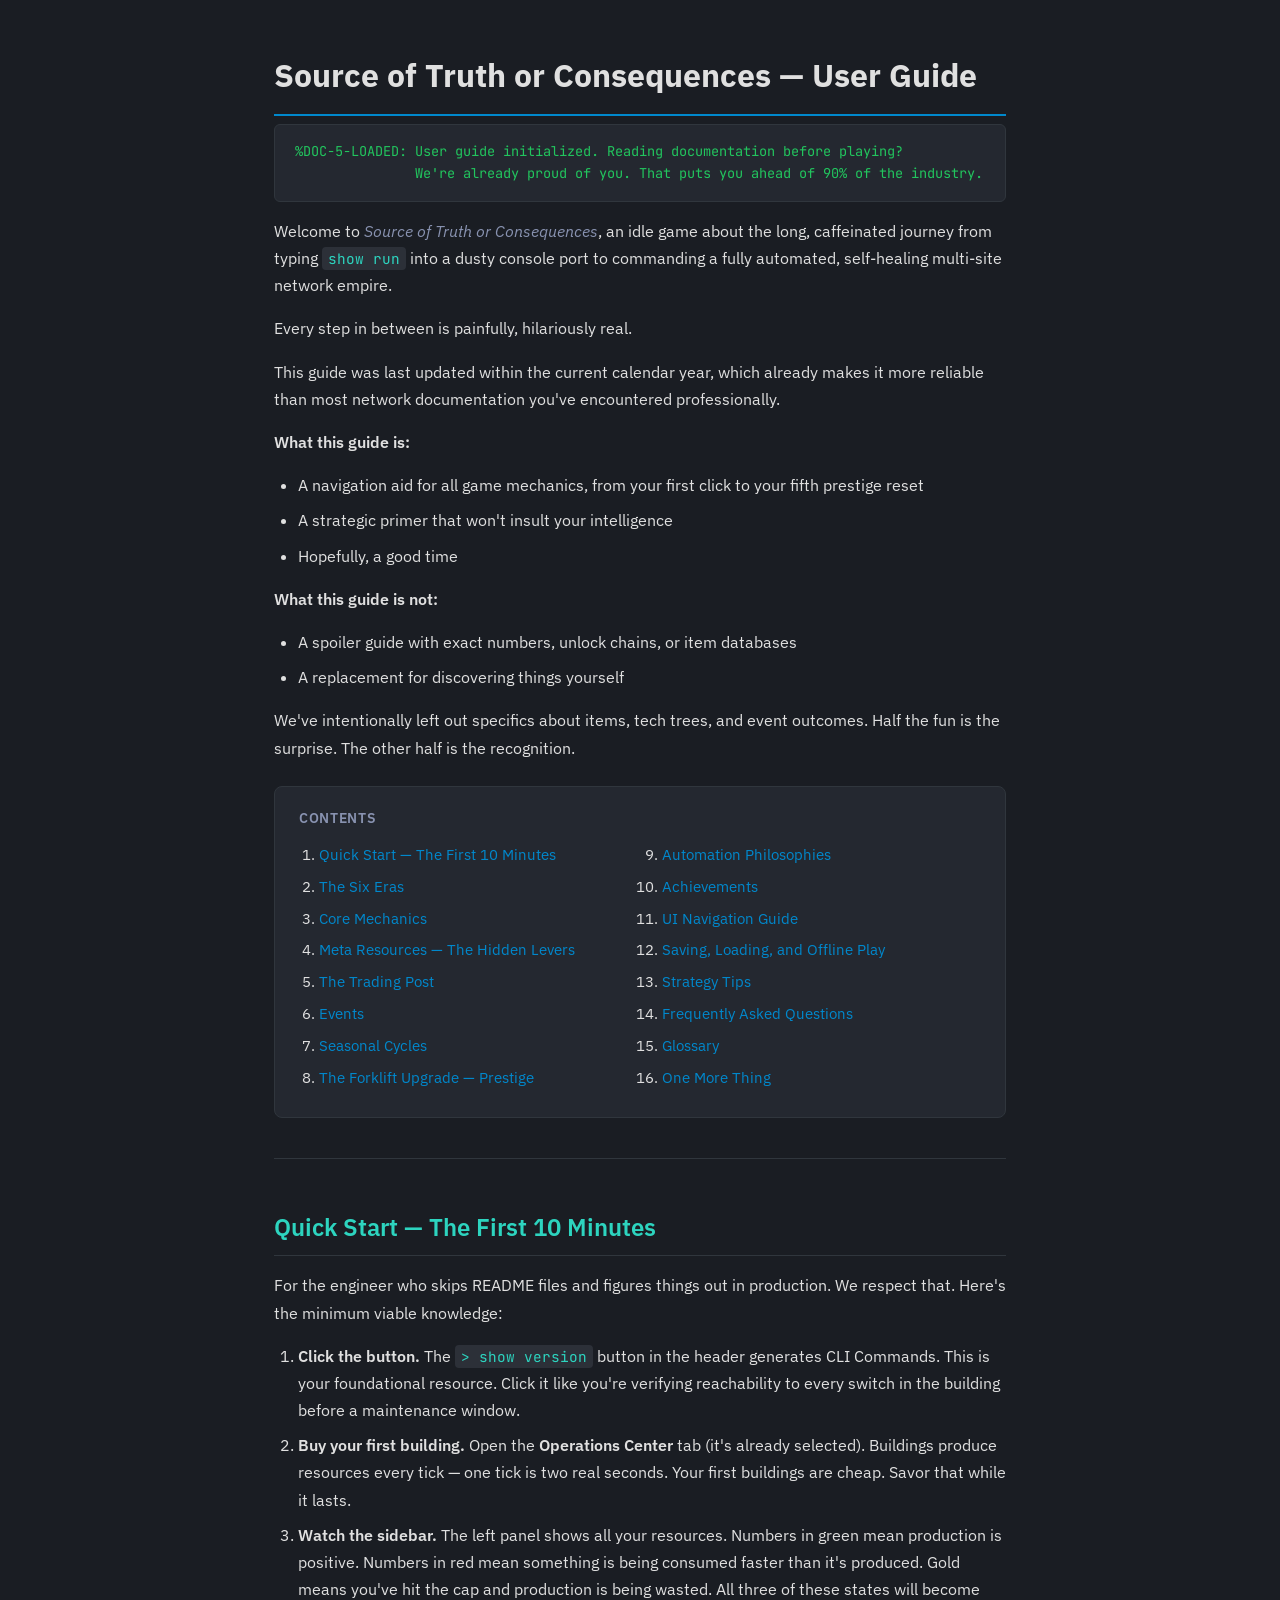
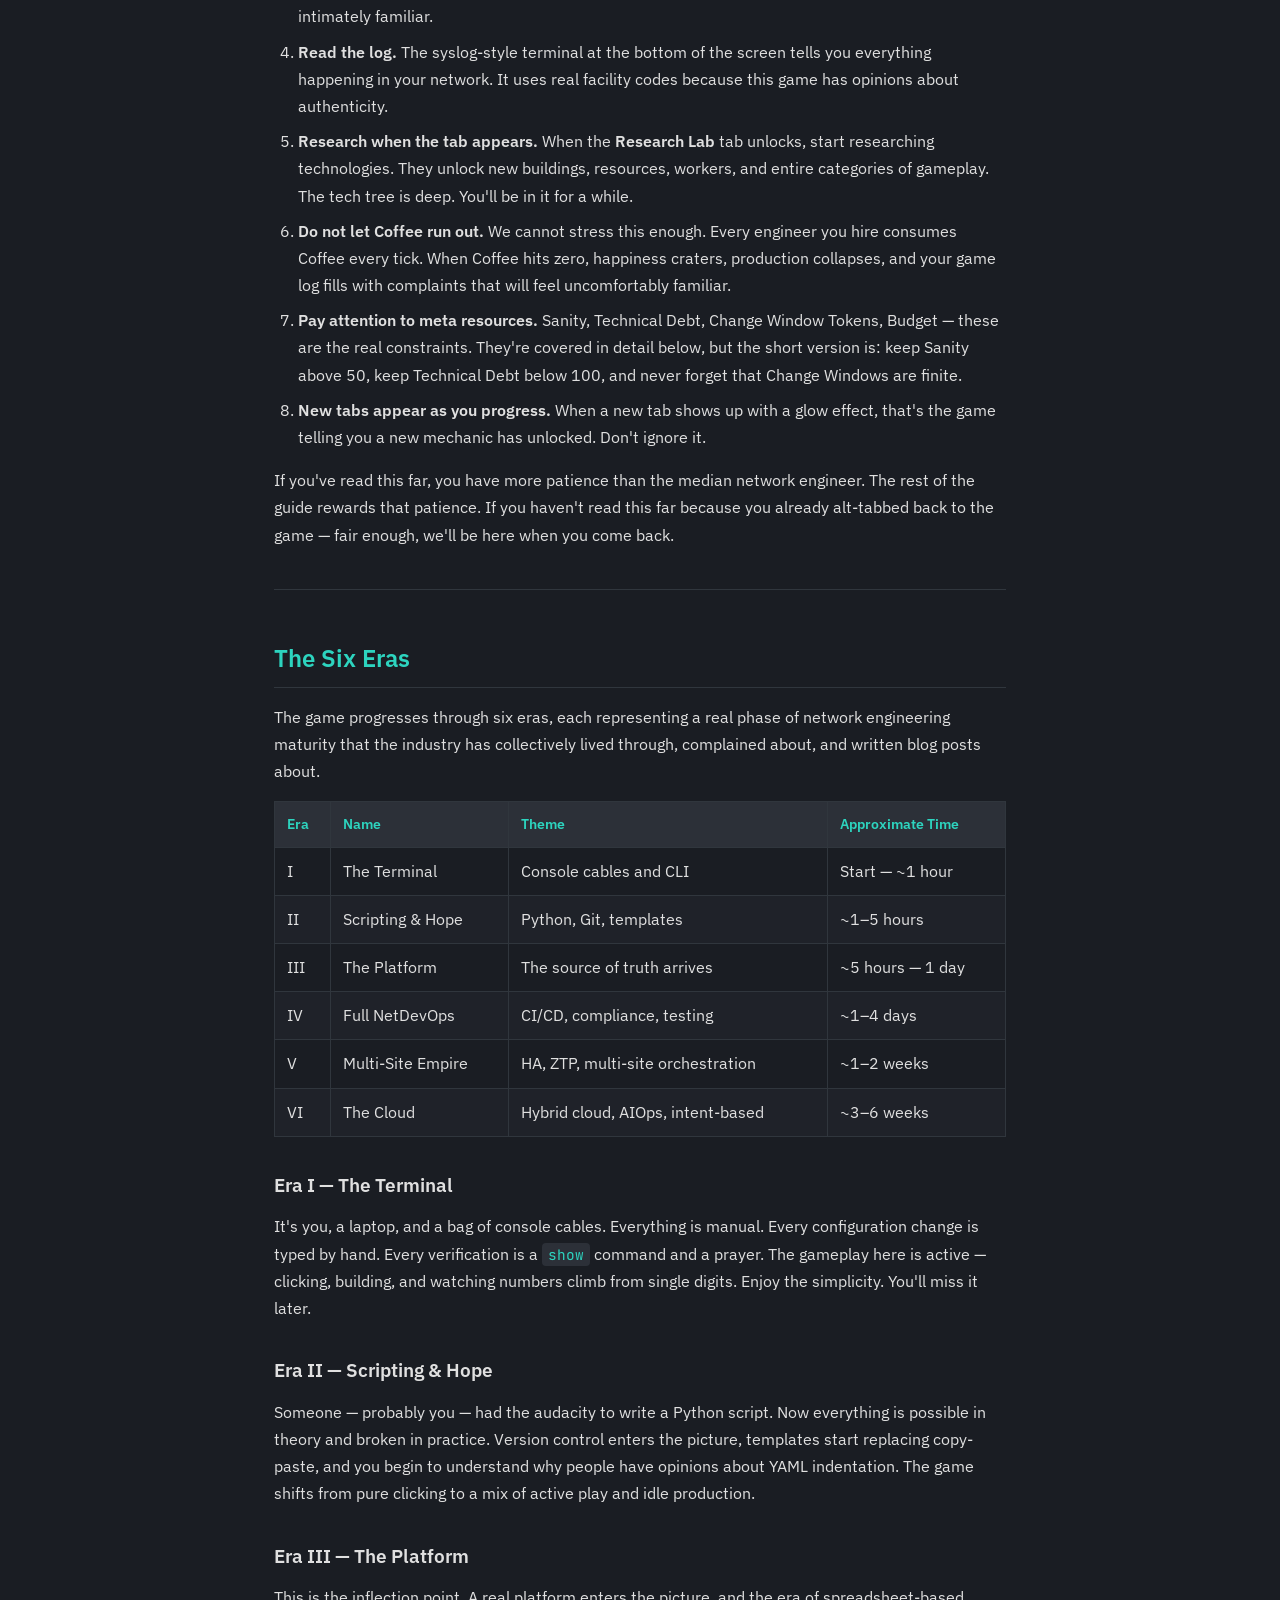
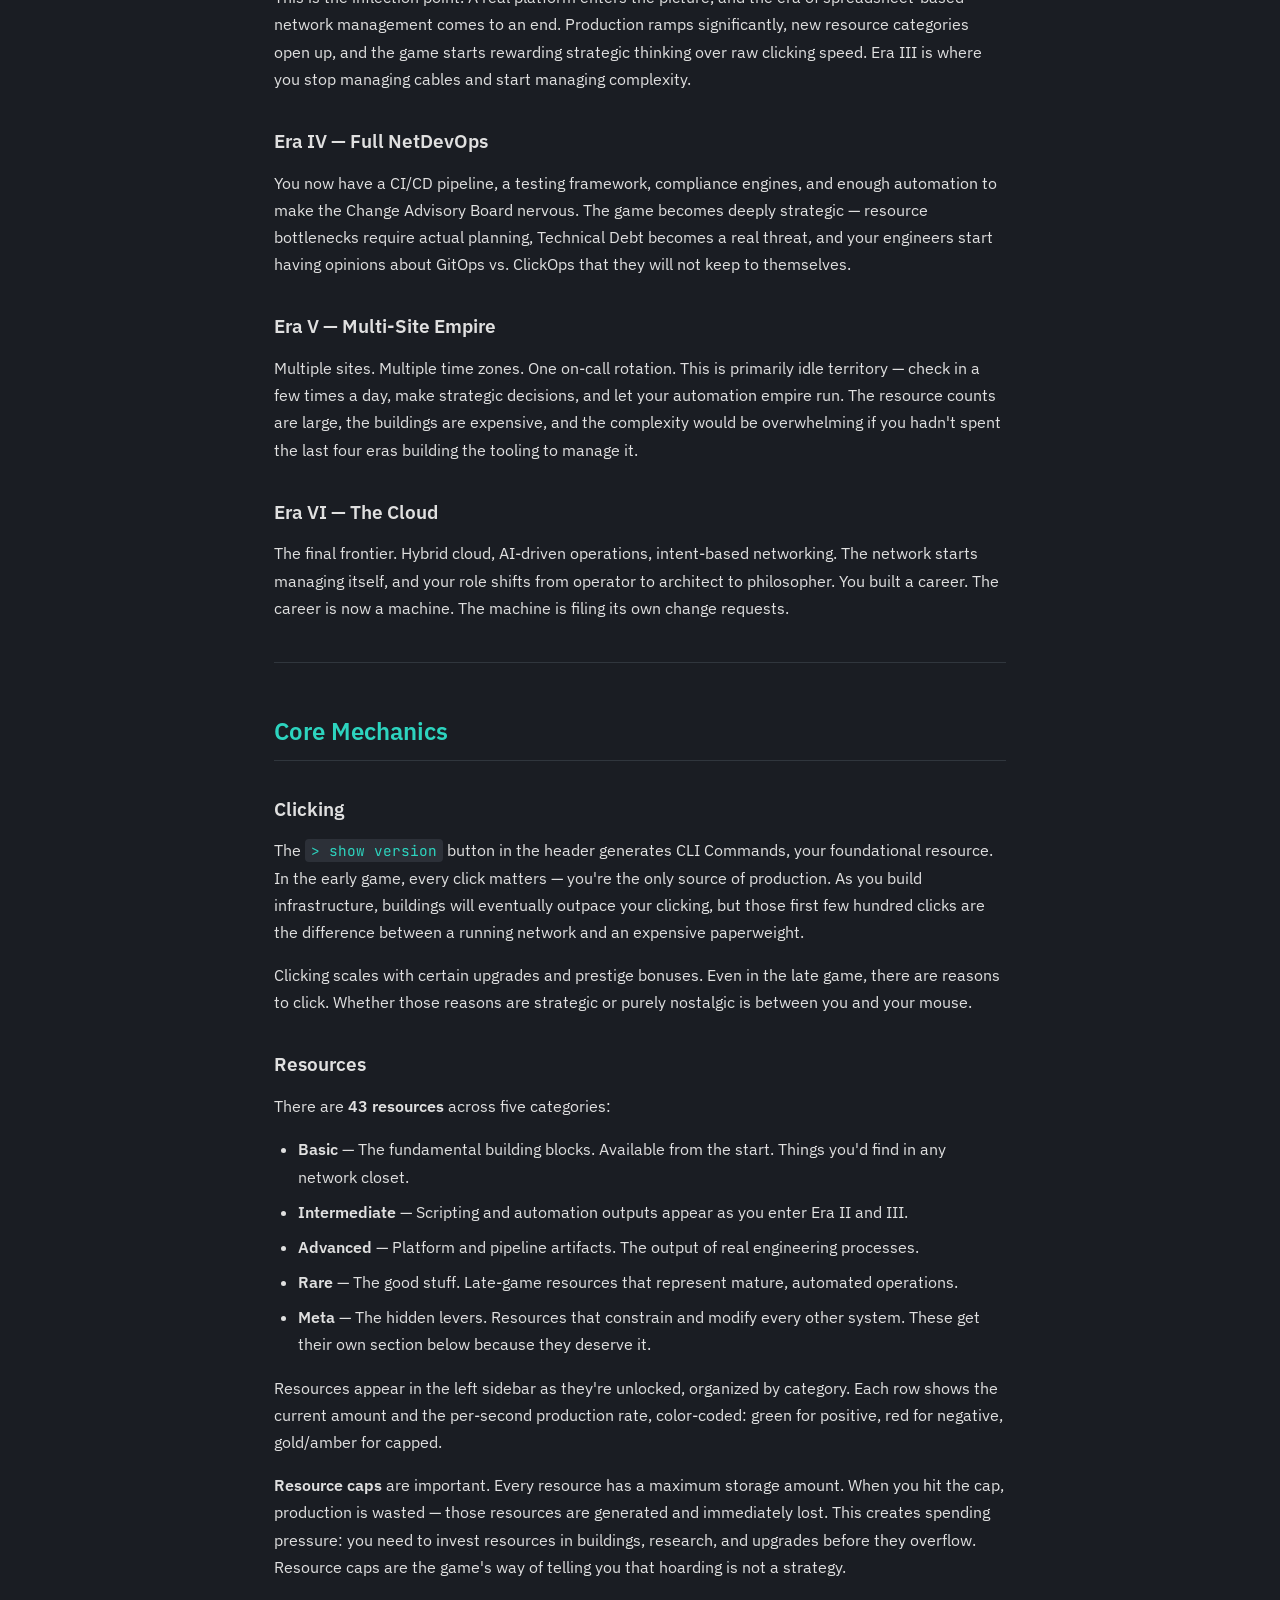
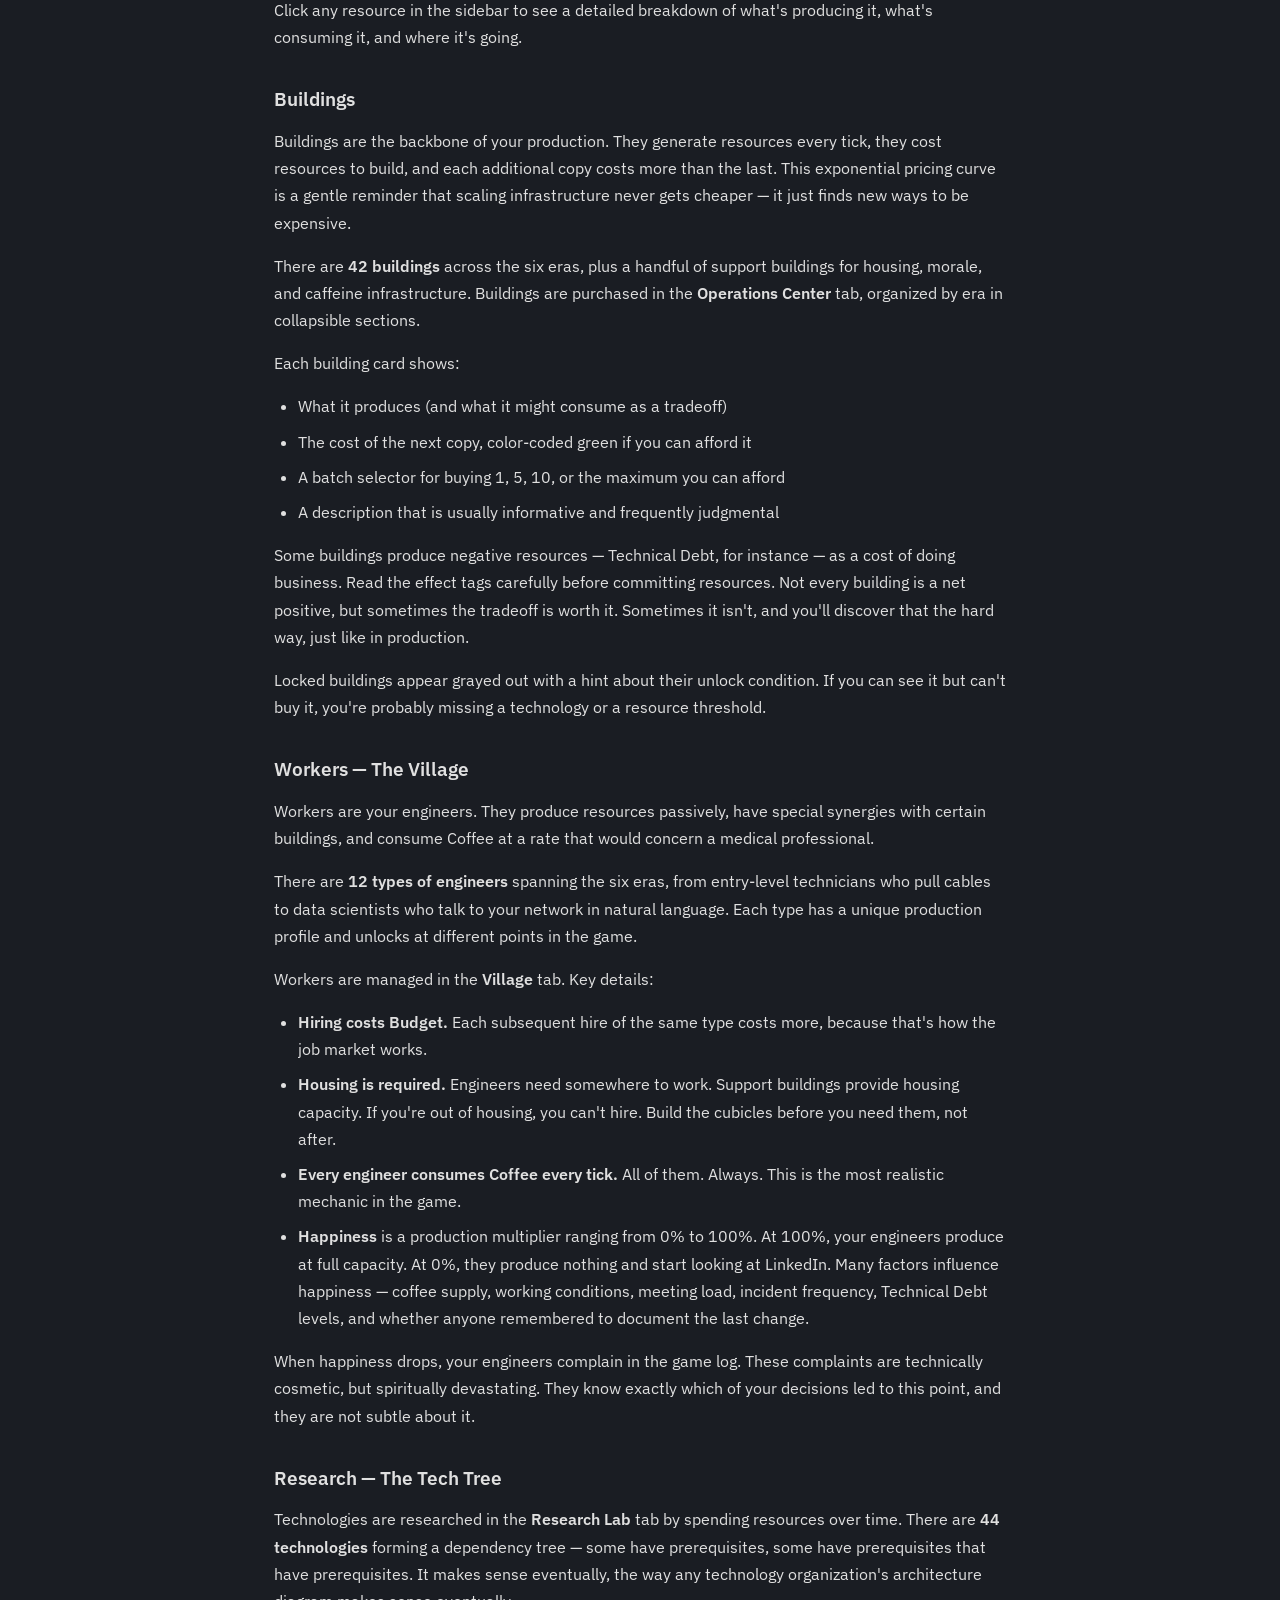
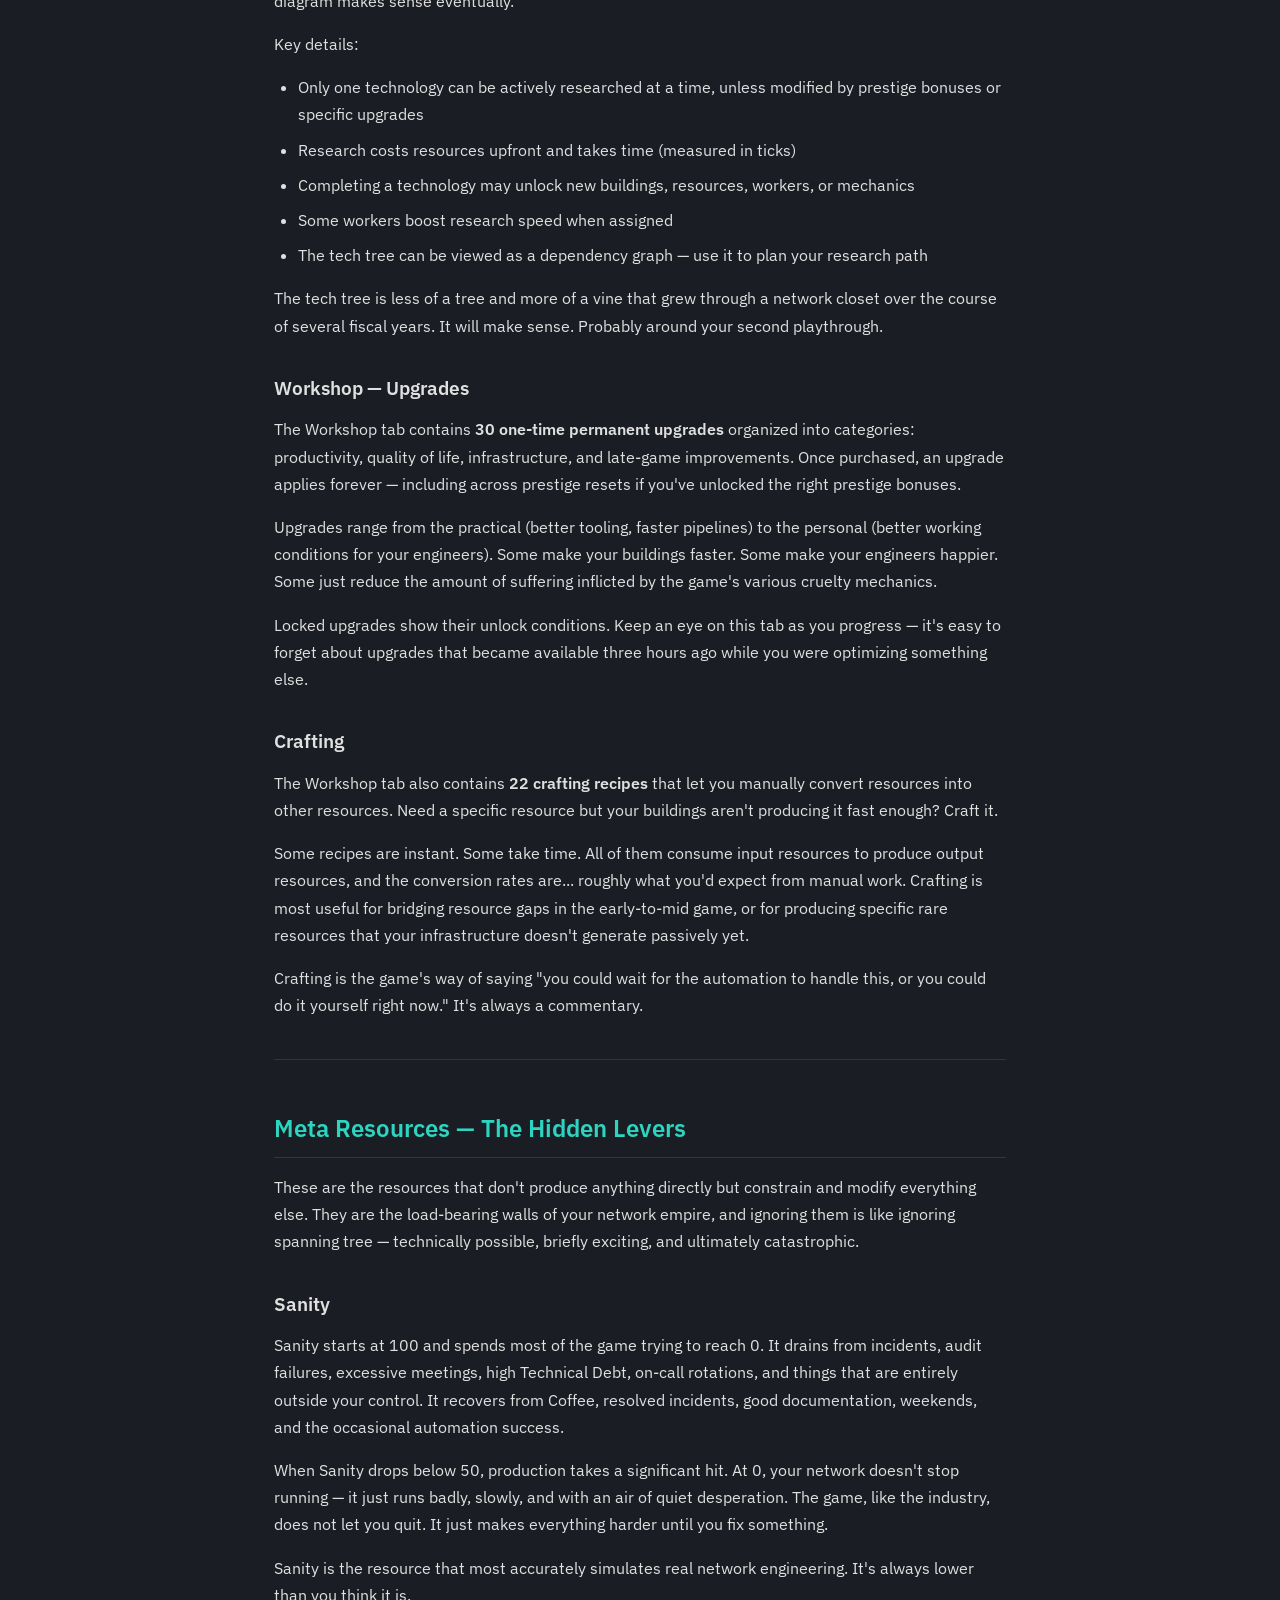
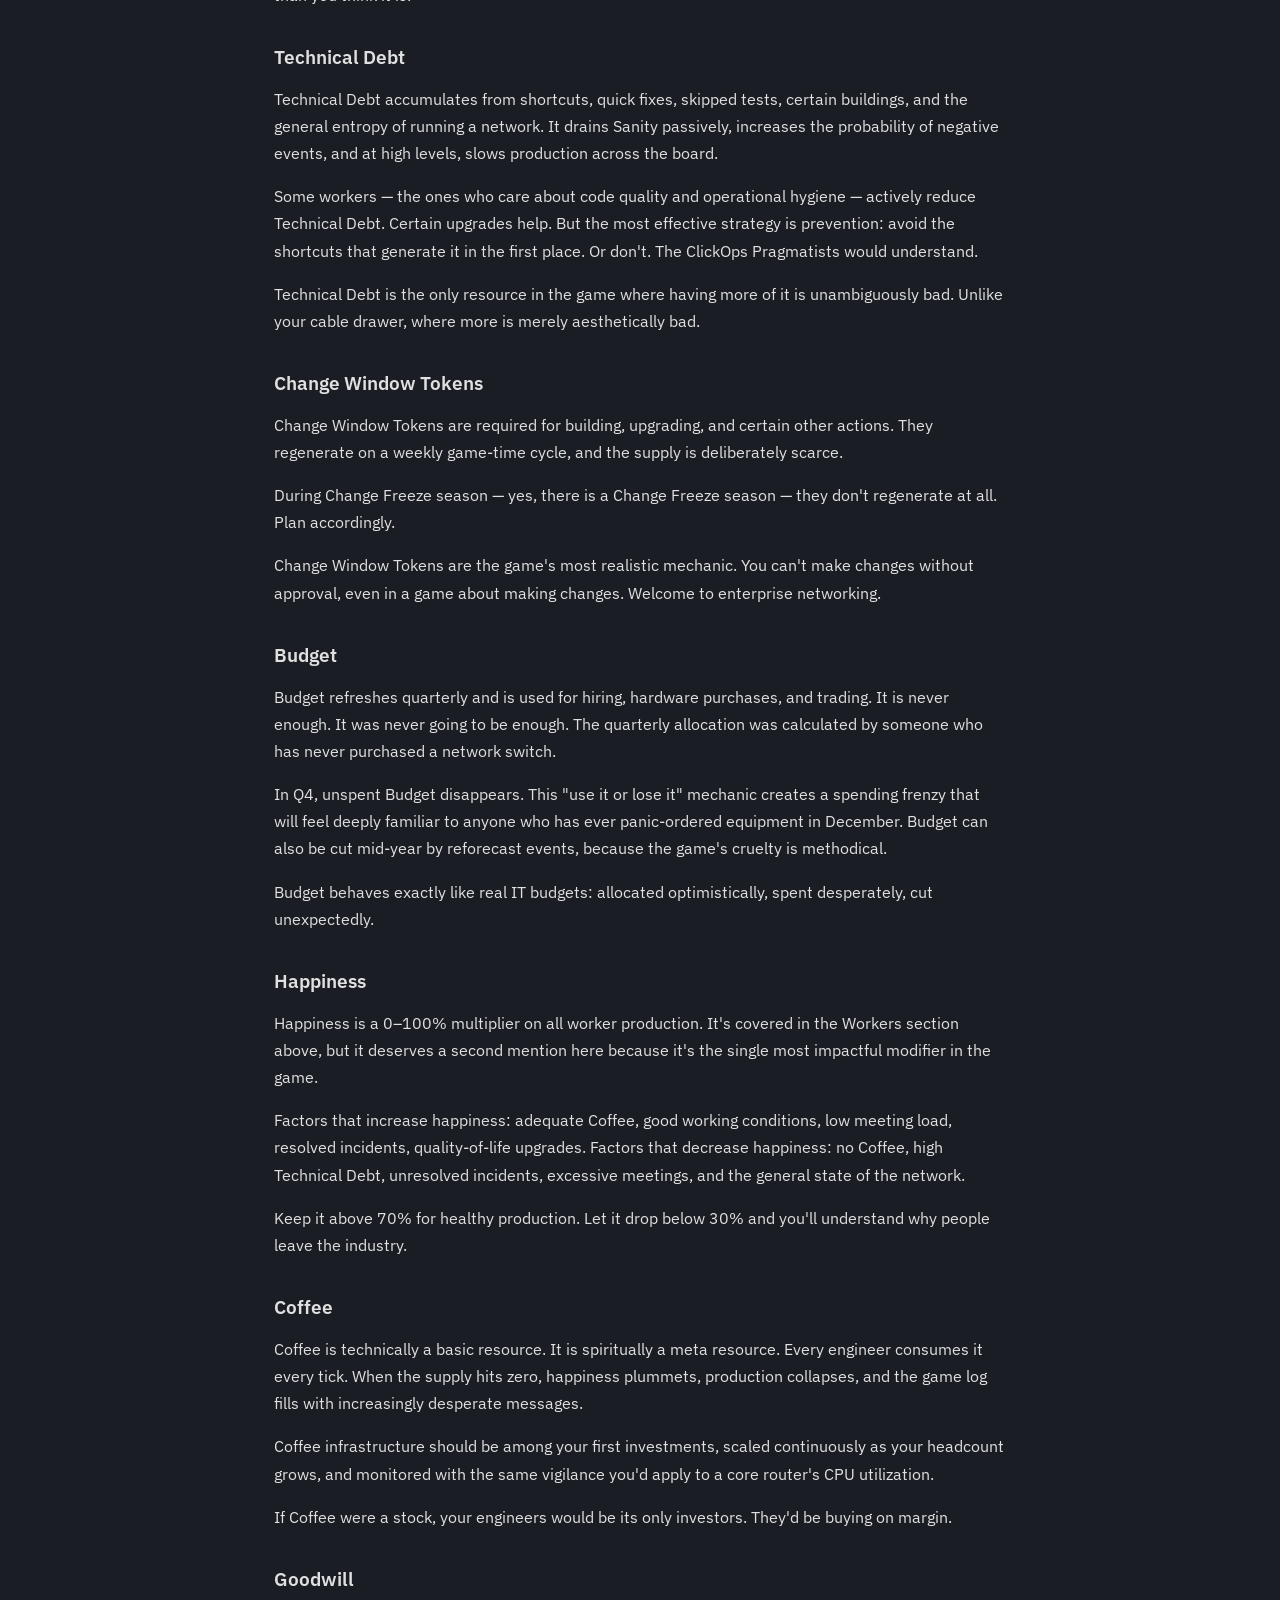
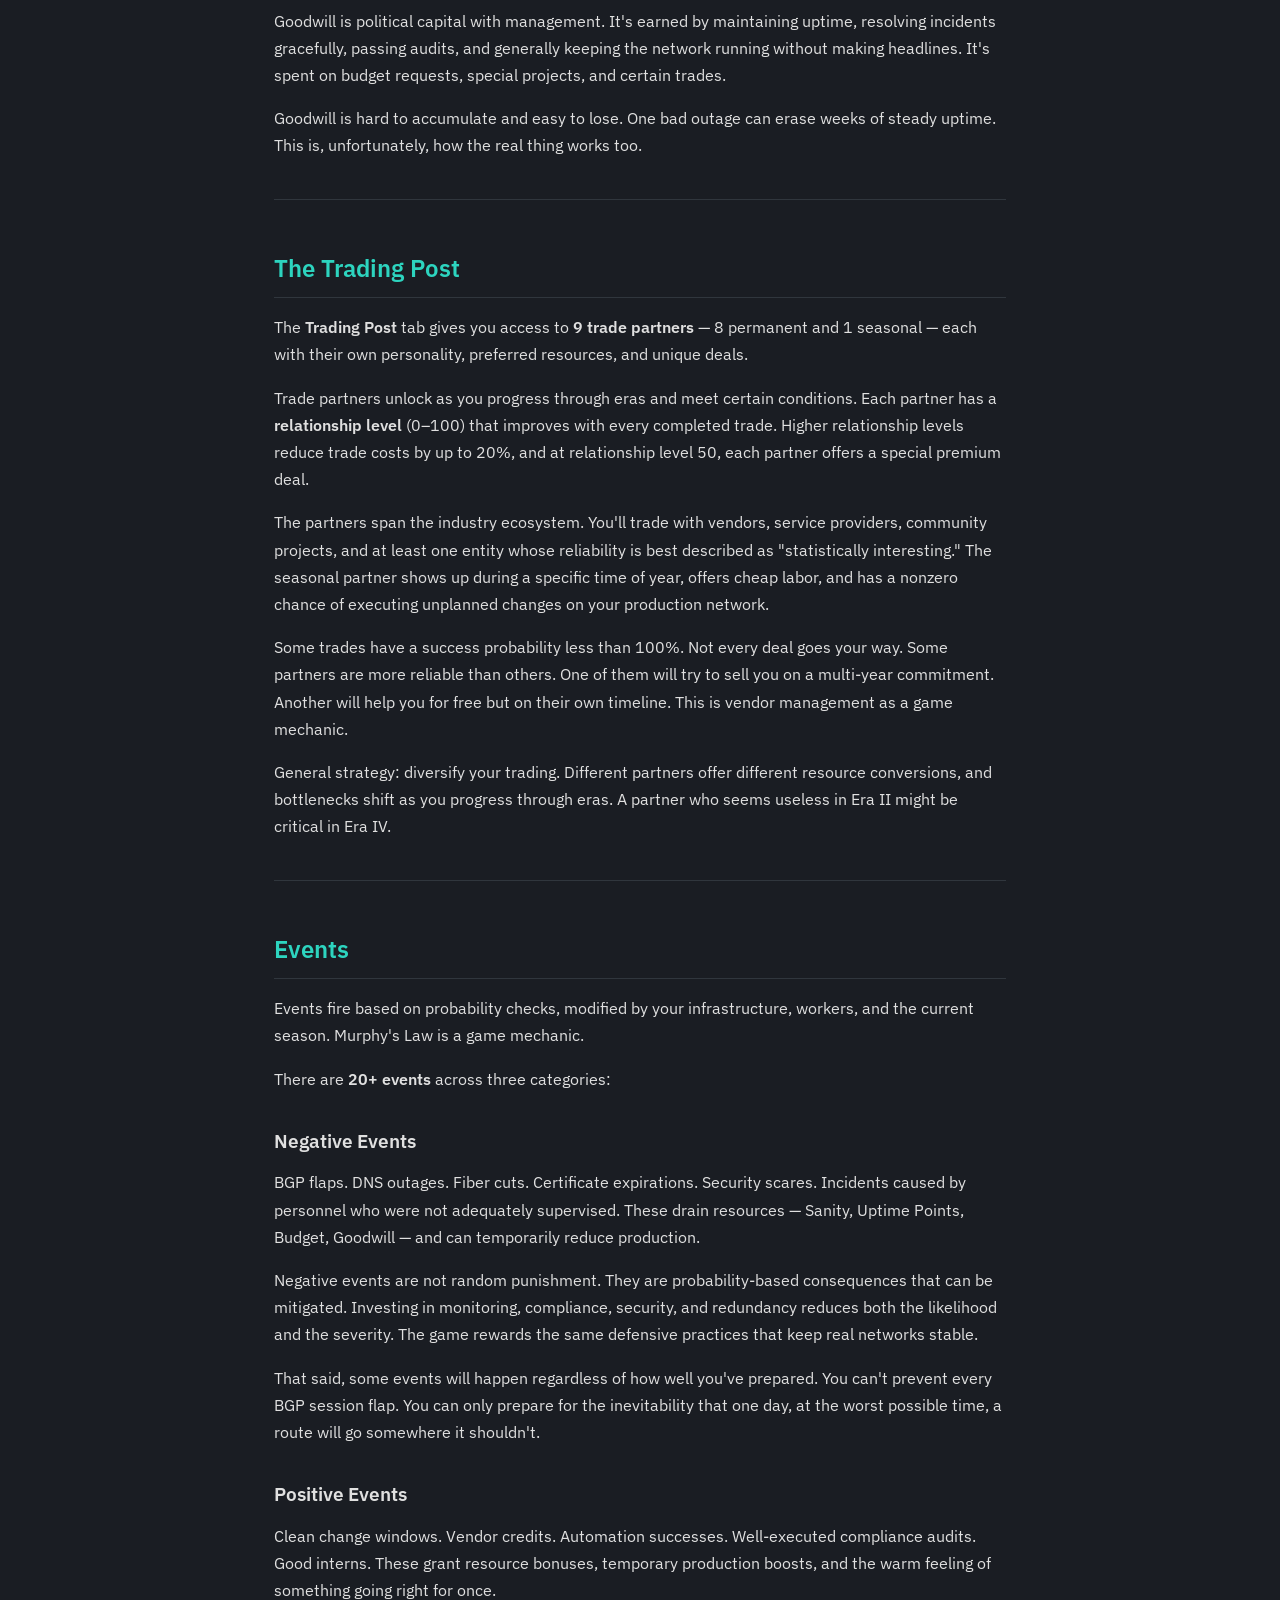
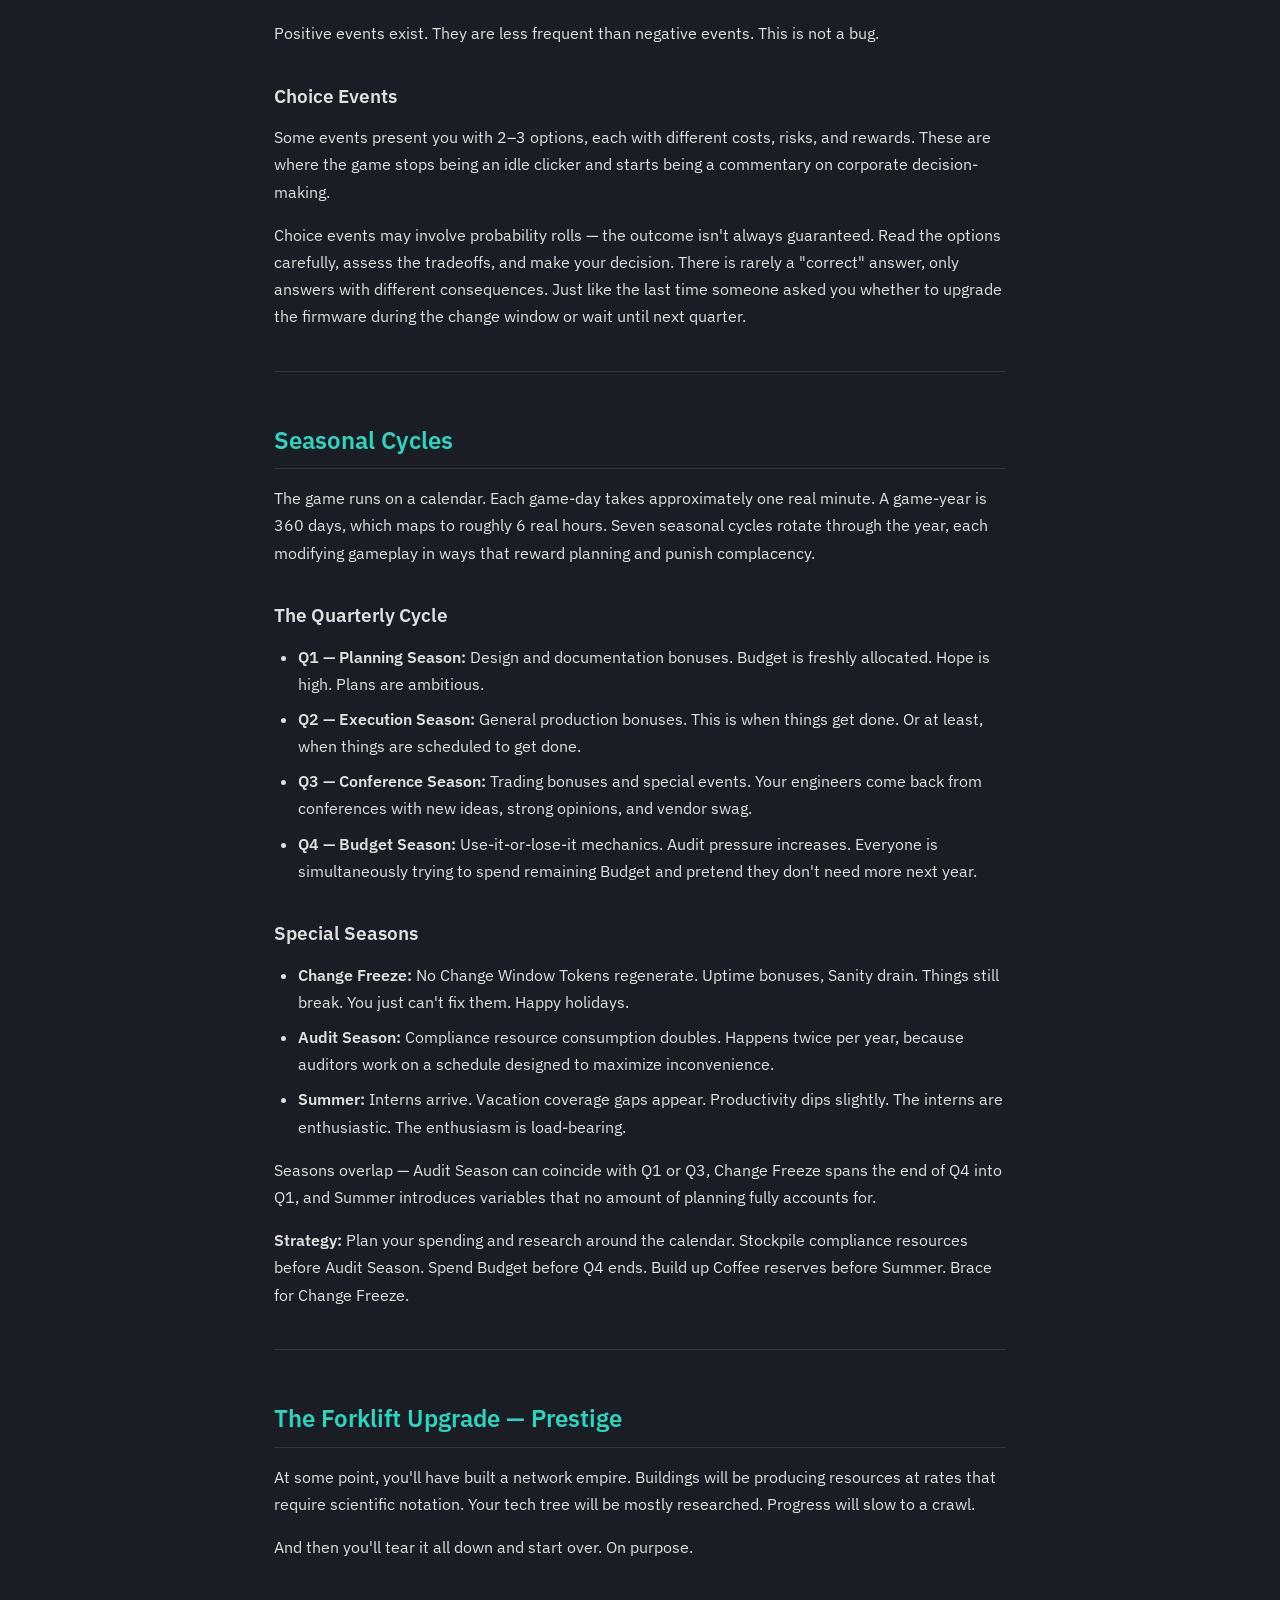
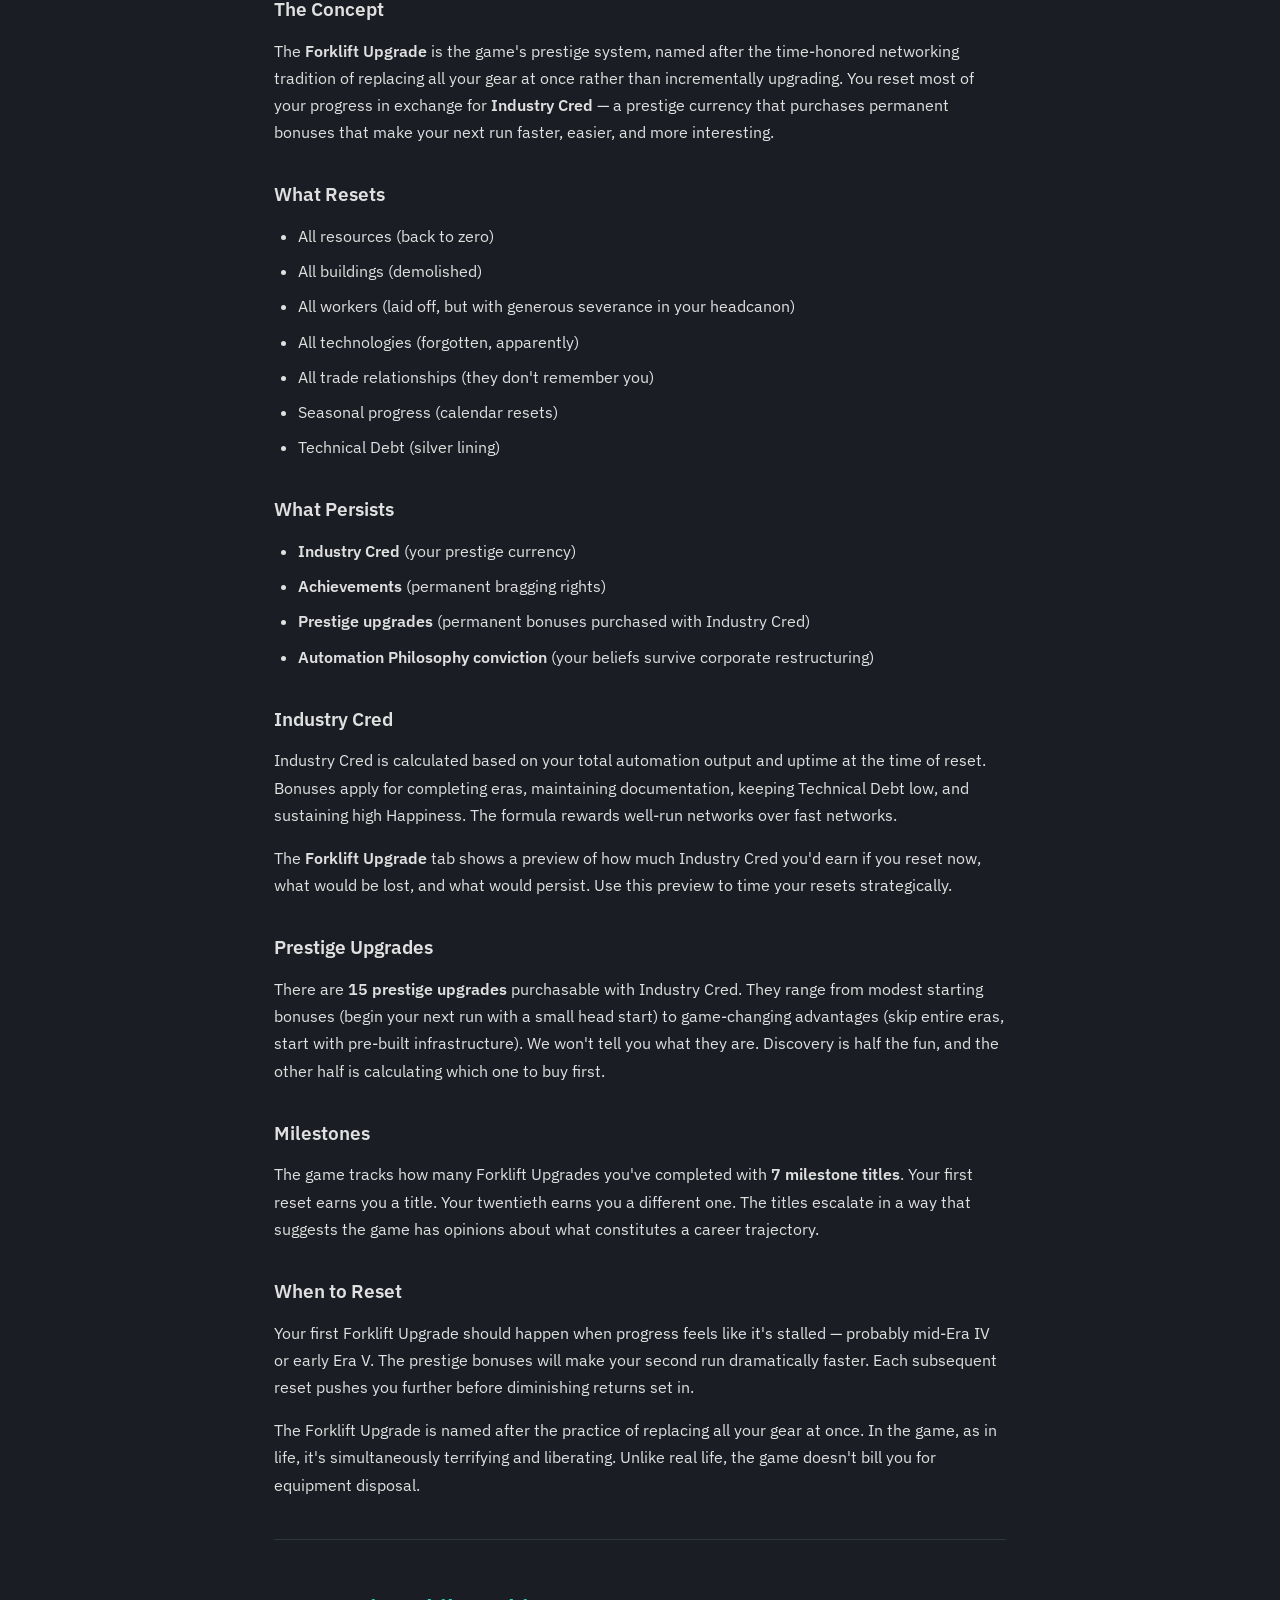
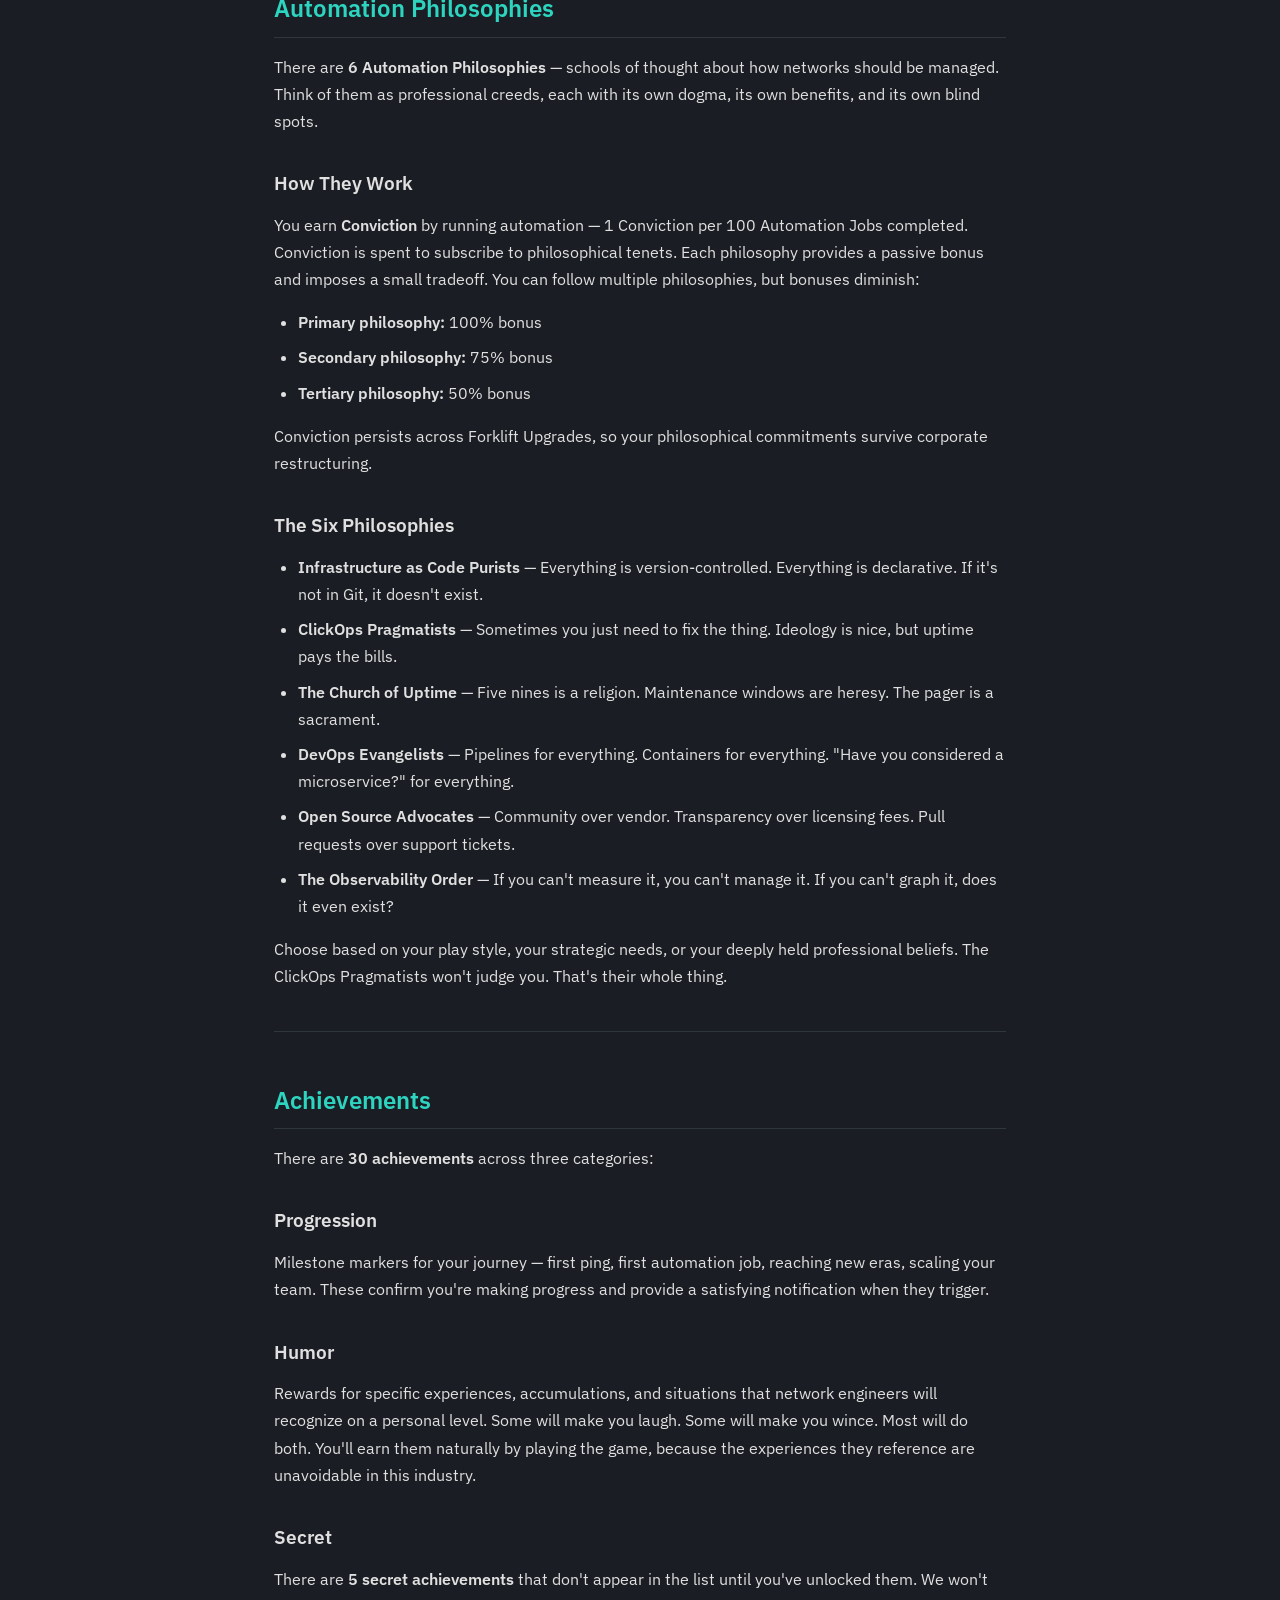
==== user-guide.html @ a7ddb545 "Add User Guide Page" ====
<!DOCTYPE html>
<html lang="en">
<head>
  <meta charset="UTF-8">
  <meta name="viewport" content="width=device-width, initial-scale=1.0">
  <title>User Guide — Source of Truth or Consequences</title>
  <link rel="preconnect" href="https://fonts.googleapis.com">
  <link rel="preconnect" href="https://fonts.gstatic.com" crossorigin>
  <link href="https://fonts.googleapis.com/css2?family=IBM+Plex+Sans:wght@400;500;600;700&family=JetBrains+Mono:wght@400;500;700&display=swap" rel="stylesheet">
  <style>
    *, *::before, *::after { box-sizing: border-box; }
    body {
      margin: 0;
      background: #1a1d23;
      color: #e0e0e0;
      font-family: 'IBM Plex Sans', system-ui, -apple-system, sans-serif;
      font-size: 16px;
      line-height: 1.7;
    }
    .guide {
      max-width: 780px;
      margin: 0 auto;
      padding: 48px 24px 80px;
    }
    h1 {
      font-size: 2em;
      font-weight: 700;
      color: #e0e0e0;
      margin: 0 0 8px;
      border-bottom: 2px solid #0088cc;
      padding-bottom: 12px;
    }
    h2 {
      font-size: 1.5em;
      font-weight: 600;
      color: #2dd4bf;
      margin: 48px 0 16px;
      border-bottom: 1px solid #30363d;
      padding-bottom: 8px;
    }
    h3 {
      font-size: 1.2em;
      font-weight: 600;
      color: #e0e0e0;
      margin: 32px 0 12px;
    }
    p { margin: 0 0 16px; }
    strong { color: #e0e0e0; font-weight: 600; }
    em { font-style: italic; color: #8892b0; }
    a { color: #0088cc; text-decoration: none; }
    a:hover { text-decoration: underline; color: #0099e6; }
    code {
      font-family: 'JetBrains Mono', 'Fira Code', 'Courier New', monospace;
      background: #2c3038;
      color: #2dd4bf;
      padding: 2px 6px;
      border-radius: 4px;
      font-size: 0.9em;
    }
    pre {
      background: #242830;
      border: 1px solid #30363d;
      border-radius: 6px;
      padding: 16px 20px;
      overflow-x: auto;
      margin: 0 0 16px;
      font-family: 'JetBrains Mono', 'Fira Code', 'Courier New', monospace;
      font-size: 0.85em;
      line-height: 1.6;
      color: #22c55e;
    }
    pre code {
      background: none;
      color: inherit;
      padding: 0;
      border-radius: 0;
      font-size: inherit;
    }
    ul, ol { margin: 0 0 16px; padding-left: 24px; }
    li { margin-bottom: 8px; }
    table {
      width: 100%;
      border-collapse: collapse;
      margin: 0 0 24px;
    }
    th {
      background: #2c3038;
      color: #2dd4bf;
      font-weight: 600;
      text-align: left;
      padding: 10px 12px;
      border: 1px solid #30363d;
      font-size: 0.9em;
    }
    td {
      padding: 10px 12px;
      border: 1px solid #30363d;
      color: #e0e0e0;
    }
    tr:nth-child(even) td { background: rgba(36, 40, 48, 0.5); }
    hr {
      border: none;
      border-top: 1px solid #30363d;
      margin: 40px 0;
    }
    .faq-q {
      color: #2dd4bf;
      font-weight: 600;
      margin-bottom: 4px;
    }
    .faq-a { margin-bottom: 24px; }
    nav.toc {
      background: #242830;
      border: 1px solid #30363d;
      border-radius: 8px;
      padding: 20px 24px;
      margin: 24px 0 32px;
    }
    nav.toc p {
      color: #8892b0;
      font-size: 0.85em;
      text-transform: uppercase;
      letter-spacing: 0.05em;
      margin: 0 0 12px;
      font-weight: 600;
    }
    nav.toc ol {
      margin: 0;
      padding-left: 20px;
      columns: 2;
      column-gap: 24px;
    }
    nav.toc li {
      margin-bottom: 6px;
      font-size: 0.95em;
      break-inside: avoid;
    }
    .back-to-top {
      display: inline-block;
      margin-top: 8px;
      font-size: 0.85em;
      color: #8892b0;
    }
    .back-to-top:hover { color: #0088cc; }
    @media (max-width: 600px) {
      .guide { padding: 24px 16px 48px; }
      h1 { font-size: 1.5em; }
      h2 { font-size: 1.25em; margin-top: 36px; }
      h3 { font-size: 1.1em; }
      nav.toc ol { columns: 1; }
      table { font-size: 0.85em; }
      th, td { padding: 8px; }
    }
  </style>
</head>
<body>
<article class="guide" id="top">

<h1>Source of Truth or Consequences &mdash; User Guide</h1>

<pre><code>%DOC-5-LOADED: User guide initialized. Reading documentation before playing?
               We're already proud of you. That puts you ahead of 90% of the industry.</code></pre>

<p>Welcome to <em>Source of Truth or Consequences</em>, an idle game about the long, caffeinated journey from typing <code>show run</code> into a dusty console port to commanding a fully automated, self-healing multi-site network empire.</p>

<p>Every step in between is painfully, hilariously real.</p>

<p>This guide was last updated within the current calendar year, which already makes it more reliable than most network documentation you've encountered professionally.</p>

<p><strong>What this guide is:</strong></p>
<ul>
  <li>A navigation aid for all game mechanics, from your first click to your fifth prestige reset</li>
  <li>A strategic primer that won't insult your intelligence</li>
  <li>Hopefully, a good time</li>
</ul>

<p><strong>What this guide is not:</strong></p>
<ul>
  <li>A spoiler guide with exact numbers, unlock chains, or item databases</li>
  <li>A replacement for discovering things yourself</li>
</ul>

<p>We've intentionally left out specifics about items, tech trees, and event outcomes. Half the fun is the surprise. The other half is the recognition.</p>

<nav class="toc">
  <p>Contents</p>
  <ol>
    <li><a href="#quick-start">Quick Start &mdash; The First 10 Minutes</a></li>
    <li><a href="#eras">The Six Eras</a></li>
    <li><a href="#core-mechanics">Core Mechanics</a></li>
    <li><a href="#meta-resources">Meta Resources &mdash; The Hidden Levers</a></li>
    <li><a href="#trading-post">The Trading Post</a></li>
    <li><a href="#events">Events</a></li>
    <li><a href="#seasons">Seasonal Cycles</a></li>
    <li><a href="#prestige">The Forklift Upgrade &mdash; Prestige</a></li>
    <li><a href="#philosophies">Automation Philosophies</a></li>
    <li><a href="#achievements">Achievements</a></li>
    <li><a href="#ui-guide">UI Navigation Guide</a></li>
    <li><a href="#saving">Saving, Loading, and Offline Play</a></li>
    <li><a href="#strategy">Strategy Tips</a></li>
    <li><a href="#faq">Frequently Asked Questions</a></li>
    <li><a href="#glossary">Glossary</a></li>
    <li><a href="#one-more-thing">One More Thing</a></li>
  </ol>
</nav>

<hr>

<!-- ============================================================ -->
<h2 id="quick-start">Quick Start &mdash; The First 10 Minutes</h2>

<p>For the engineer who skips README files and figures things out in production. We respect that. Here's the minimum viable knowledge:</p>

<ol>
  <li><strong>Click the button.</strong> The <code>&gt; show version</code> button in the header generates CLI Commands. This is your foundational resource. Click it like you're verifying reachability to every switch in the building before a maintenance window.</li>
  <li><strong>Buy your first building.</strong> Open the <strong>Operations Center</strong> tab (it's already selected). Buildings produce resources every tick &mdash; one tick is two real seconds. Your first buildings are cheap. Savor that while it lasts.</li>
  <li><strong>Watch the sidebar.</strong> The left panel shows all your resources. Numbers in green mean production is positive. Numbers in red mean something is being consumed faster than it's produced. Gold means you've hit the cap and production is being wasted. All three of these states will become intimately familiar.</li>
  <li><strong>Read the log.</strong> The syslog-style terminal at the bottom of the screen tells you everything happening in your network. It uses real facility codes because this game has opinions about authenticity.</li>
  <li><strong>Research when the tab appears.</strong> When the <strong>Research Lab</strong> tab unlocks, start researching technologies. They unlock new buildings, resources, workers, and entire categories of gameplay. The tech tree is deep. You'll be in it for a while.</li>
  <li><strong>Do not let Coffee run out.</strong> We cannot stress this enough. Every engineer you hire consumes Coffee every tick. When Coffee hits zero, happiness craters, production collapses, and your game log fills with complaints that will feel uncomfortably familiar.</li>
  <li><strong>Pay attention to meta resources.</strong> Sanity, Technical Debt, Change Window Tokens, Budget &mdash; these are the real constraints. They're covered in detail below, but the short version is: keep Sanity above 50, keep Technical Debt below 100, and never forget that Change Windows are finite.</li>
  <li><strong>New tabs appear as you progress.</strong> When a new tab shows up with a glow effect, that's the game telling you a new mechanic has unlocked. Don't ignore it.</li>
</ol>

<p>If you've read this far, you have more patience than the median network engineer. The rest of the guide rewards that patience. If you haven't read this far because you already alt-tabbed back to the game &mdash; fair enough, we'll be here when you come back.</p>

<hr>

<!-- ============================================================ -->
<h2 id="eras">The Six Eras</h2>

<p>The game progresses through six eras, each representing a real phase of network engineering maturity that the industry has collectively lived through, complained about, and written blog posts about.</p>

<table>
  <thead>
    <tr><th>Era</th><th>Name</th><th>Theme</th><th>Approximate Time</th></tr>
  </thead>
  <tbody>
    <tr><td>I</td><td>The Terminal</td><td>Console cables and CLI</td><td>Start &mdash; ~1 hour</td></tr>
    <tr><td>II</td><td>Scripting &amp; Hope</td><td>Python, Git, templates</td><td>~1&ndash;5 hours</td></tr>
    <tr><td>III</td><td>The Platform</td><td>The source of truth arrives</td><td>~5 hours &mdash; 1 day</td></tr>
    <tr><td>IV</td><td>Full NetDevOps</td><td>CI/CD, compliance, testing</td><td>~1&ndash;4 days</td></tr>
    <tr><td>V</td><td>Multi-Site Empire</td><td>HA, ZTP, multi-site orchestration</td><td>~1&ndash;2 weeks</td></tr>
    <tr><td>VI</td><td>The Cloud</td><td>Hybrid cloud, AIOps, intent-based</td><td>~3&ndash;6 weeks</td></tr>
  </tbody>
</table>

<h3>Era I &mdash; The Terminal</h3>
<p>It's you, a laptop, and a bag of console cables. Everything is manual. Every configuration change is typed by hand. Every verification is a <code>show</code> command and a prayer. The gameplay here is active &mdash; clicking, building, and watching numbers climb from single digits. Enjoy the simplicity. You'll miss it later.</p>

<h3>Era II &mdash; Scripting &amp; Hope</h3>
<p>Someone &mdash; probably you &mdash; had the audacity to write a Python script. Now everything is possible in theory and broken in practice. Version control enters the picture, templates start replacing copy-paste, and you begin to understand why people have opinions about YAML indentation. The game shifts from pure clicking to a mix of active play and idle production.</p>

<h3>Era III &mdash; The Platform</h3>
<p>This is the inflection point. A real platform enters the picture, and the era of spreadsheet-based network management comes to an end. Production ramps significantly, new resource categories open up, and the game starts rewarding strategic thinking over raw clicking speed. Era III is where you stop managing cables and start managing complexity.</p>

<h3>Era IV &mdash; Full NetDevOps</h3>
<p>You now have a CI/CD pipeline, a testing framework, compliance engines, and enough automation to make the Change Advisory Board nervous. The game becomes deeply strategic &mdash; resource bottlenecks require actual planning, Technical Debt becomes a real threat, and your engineers start having opinions about GitOps vs. ClickOps that they will not keep to themselves.</p>

<h3>Era V &mdash; Multi-Site Empire</h3>
<p>Multiple sites. Multiple time zones. One on-call rotation. This is primarily idle territory &mdash; check in a few times a day, make strategic decisions, and let your automation empire run. The resource counts are large, the buildings are expensive, and the complexity would be overwhelming if you hadn't spent the last four eras building the tooling to manage it.</p>

<h3>Era VI &mdash; The Cloud</h3>
<p>The final frontier. Hybrid cloud, AI-driven operations, intent-based networking. The network starts managing itself, and your role shifts from operator to architect to philosopher. You built a career. The career is now a machine. The machine is filing its own change requests.</p>

<hr>

<!-- ============================================================ -->
<h2 id="core-mechanics">Core Mechanics</h2>

<h3>Clicking</h3>
<p>The <code>&gt; show version</code> button in the header generates CLI Commands, your foundational resource. In the early game, every click matters &mdash; you're the only source of production. As you build infrastructure, buildings will eventually outpace your clicking, but those first few hundred clicks are the difference between a running network and an expensive paperweight.</p>

<p>Clicking scales with certain upgrades and prestige bonuses. Even in the late game, there are reasons to click. Whether those reasons are strategic or purely nostalgic is between you and your mouse.</p>

<h3>Resources</h3>
<p>There are <strong>43 resources</strong> across five categories:</p>
<ul>
  <li><strong>Basic</strong> &mdash; The fundamental building blocks. Available from the start. Things you'd find in any network closet.</li>
  <li><strong>Intermediate</strong> &mdash; Scripting and automation outputs appear as you enter Era II and III.</li>
  <li><strong>Advanced</strong> &mdash; Platform and pipeline artifacts. The output of real engineering processes.</li>
  <li><strong>Rare</strong> &mdash; The good stuff. Late-game resources that represent mature, automated operations.</li>
  <li><strong>Meta</strong> &mdash; The hidden levers. Resources that constrain and modify every other system. These get their own section below because they deserve it.</li>
</ul>

<p>Resources appear in the left sidebar as they're unlocked, organized by category. Each row shows the current amount and the per-second production rate, color-coded: green for positive, red for negative, gold/amber for capped.</p>

<p><strong>Resource caps</strong> are important. Every resource has a maximum storage amount. When you hit the cap, production is wasted &mdash; those resources are generated and immediately lost. This creates spending pressure: you need to invest resources in buildings, research, and upgrades before they overflow. Resource caps are the game's way of telling you that hoarding is not a strategy.</p>

<p>Click any resource in the sidebar to see a detailed breakdown of what's producing it, what's consuming it, and where it's going.</p>

<h3>Buildings</h3>
<p>Buildings are the backbone of your production. They generate resources every tick, they cost resources to build, and each additional copy costs more than the last. This exponential pricing curve is a gentle reminder that scaling infrastructure never gets cheaper &mdash; it just finds new ways to be expensive.</p>

<p>There are <strong>42 buildings</strong> across the six eras, plus a handful of support buildings for housing, morale, and caffeine infrastructure. Buildings are purchased in the <strong>Operations Center</strong> tab, organized by era in collapsible sections.</p>

<p>Each building card shows:</p>
<ul>
  <li>What it produces (and what it might consume as a tradeoff)</li>
  <li>The cost of the next copy, color-coded green if you can afford it</li>
  <li>A batch selector for buying 1, 5, 10, or the maximum you can afford</li>
  <li>A description that is usually informative and frequently judgmental</li>
</ul>

<p>Some buildings produce negative resources &mdash; Technical Debt, for instance &mdash; as a cost of doing business. Read the effect tags carefully before committing resources. Not every building is a net positive, but sometimes the tradeoff is worth it. Sometimes it isn't, and you'll discover that the hard way, just like in production.</p>

<p>Locked buildings appear grayed out with a hint about their unlock condition. If you can see it but can't buy it, you're probably missing a technology or a resource threshold.</p>

<h3>Workers &mdash; The Village</h3>
<p>Workers are your engineers. They produce resources passively, have special synergies with certain buildings, and consume Coffee at a rate that would concern a medical professional.</p>

<p>There are <strong>12 types of engineers</strong> spanning the six eras, from entry-level technicians who pull cables to data scientists who talk to your network in natural language. Each type has a unique production profile and unlocks at different points in the game.</p>

<p>Workers are managed in the <strong>Village</strong> tab. Key details:</p>
<ul>
  <li><strong>Hiring costs Budget.</strong> Each subsequent hire of the same type costs more, because that's how the job market works.</li>
  <li><strong>Housing is required.</strong> Engineers need somewhere to work. Support buildings provide housing capacity. If you're out of housing, you can't hire. Build the cubicles before you need them, not after.</li>
  <li><strong>Every engineer consumes Coffee every tick.</strong> All of them. Always. This is the most realistic mechanic in the game.</li>
  <li><strong>Happiness</strong> is a production multiplier ranging from 0% to 100%. At 100%, your engineers produce at full capacity. At 0%, they produce nothing and start looking at LinkedIn. Many factors influence happiness &mdash; coffee supply, working conditions, meeting load, incident frequency, Technical Debt levels, and whether anyone remembered to document the last change.</li>
</ul>

<p>When happiness drops, your engineers complain in the game log. These complaints are technically cosmetic, but spiritually devastating. They know exactly which of your decisions led to this point, and they are not subtle about it.</p>

<h3>Research &mdash; The Tech Tree</h3>
<p>Technologies are researched in the <strong>Research Lab</strong> tab by spending resources over time. There are <strong>44 technologies</strong> forming a dependency tree &mdash; some have prerequisites, some have prerequisites that have prerequisites. It makes sense eventually, the way any technology organization's architecture diagram makes sense eventually.</p>

<p>Key details:</p>
<ul>
  <li>Only one technology can be actively researched at a time, unless modified by prestige bonuses or specific upgrades</li>
  <li>Research costs resources upfront and takes time (measured in ticks)</li>
  <li>Completing a technology may unlock new buildings, resources, workers, or mechanics</li>
  <li>Some workers boost research speed when assigned</li>
  <li>The tech tree can be viewed as a dependency graph &mdash; use it to plan your research path</li>
</ul>

<p>The tech tree is less of a tree and more of a vine that grew through a network closet over the course of several fiscal years. It will make sense. Probably around your second playthrough.</p>

<h3>Workshop &mdash; Upgrades</h3>
<p>The Workshop tab contains <strong>30 one-time permanent upgrades</strong> organized into categories: productivity, quality of life, infrastructure, and late-game improvements. Once purchased, an upgrade applies forever &mdash; including across prestige resets if you've unlocked the right prestige bonuses.</p>

<p>Upgrades range from the practical (better tooling, faster pipelines) to the personal (better working conditions for your engineers). Some make your buildings faster. Some make your engineers happier. Some just reduce the amount of suffering inflicted by the game's various cruelty mechanics.</p>

<p>Locked upgrades show their unlock conditions. Keep an eye on this tab as you progress &mdash; it's easy to forget about upgrades that became available three hours ago while you were optimizing something else.</p>

<h3>Crafting</h3>
<p>The Workshop tab also contains <strong>22 crafting recipes</strong> that let you manually convert resources into other resources. Need a specific resource but your buildings aren't producing it fast enough? Craft it.</p>

<p>Some recipes are instant. Some take time. All of them consume input resources to produce output resources, and the conversion rates are... roughly what you'd expect from manual work. Crafting is most useful for bridging resource gaps in the early-to-mid game, or for producing specific rare resources that your infrastructure doesn't generate passively yet.</p>

<p>Crafting is the game's way of saying "you could wait for the automation to handle this, or you could do it yourself right now." It's always a commentary.</p>

<hr>

<!-- ============================================================ -->
<h2 id="meta-resources">Meta Resources &mdash; The Hidden Levers</h2>

<p>These are the resources that don't produce anything directly but constrain and modify everything else. They are the load-bearing walls of your network empire, and ignoring them is like ignoring spanning tree &mdash; technically possible, briefly exciting, and ultimately catastrophic.</p>

<h3>Sanity</h3>
<p>Sanity starts at 100 and spends most of the game trying to reach 0. It drains from incidents, audit failures, excessive meetings, high Technical Debt, on-call rotations, and things that are entirely outside your control. It recovers from Coffee, resolved incidents, good documentation, weekends, and the occasional automation success.</p>

<p>When Sanity drops below 50, production takes a significant hit. At 0, your network doesn't stop running &mdash; it just runs badly, slowly, and with an air of quiet desperation. The game, like the industry, does not let you quit. It just makes everything harder until you fix something.</p>

<p>Sanity is the resource that most accurately simulates real network engineering. It's always lower than you think it is.</p>

<h3>Technical Debt</h3>
<p>Technical Debt accumulates from shortcuts, quick fixes, skipped tests, certain buildings, and the general entropy of running a network. It drains Sanity passively, increases the probability of negative events, and at high levels, slows production across the board.</p>

<p>Some workers &mdash; the ones who care about code quality and operational hygiene &mdash; actively reduce Technical Debt. Certain upgrades help. But the most effective strategy is prevention: avoid the shortcuts that generate it in the first place. Or don't. The ClickOps Pragmatists would understand.</p>

<p>Technical Debt is the only resource in the game where having more of it is unambiguously bad. Unlike your cable drawer, where more is merely aesthetically bad.</p>

<h3>Change Window Tokens</h3>
<p>Change Window Tokens are required for building, upgrading, and certain other actions. They regenerate on a weekly game-time cycle, and the supply is deliberately scarce.</p>

<p>During Change Freeze season &mdash; yes, there is a Change Freeze season &mdash; they don't regenerate at all. Plan accordingly.</p>

<p>Change Window Tokens are the game's most realistic mechanic. You can't make changes without approval, even in a game about making changes. Welcome to enterprise networking.</p>

<h3>Budget</h3>
<p>Budget refreshes quarterly and is used for hiring, hardware purchases, and trading. It is never enough. It was never going to be enough. The quarterly allocation was calculated by someone who has never purchased a network switch.</p>

<p>In Q4, unspent Budget disappears. This "use it or lose it" mechanic creates a spending frenzy that will feel deeply familiar to anyone who has ever panic-ordered equipment in December. Budget can also be cut mid-year by reforecast events, because the game's cruelty is methodical.</p>

<p>Budget behaves exactly like real IT budgets: allocated optimistically, spent desperately, cut unexpectedly.</p>

<h3>Happiness</h3>
<p>Happiness is a 0&ndash;100% multiplier on all worker production. It's covered in the Workers section above, but it deserves a second mention here because it's the single most impactful modifier in the game.</p>

<p>Factors that increase happiness: adequate Coffee, good working conditions, low meeting load, resolved incidents, quality-of-life upgrades. Factors that decrease happiness: no Coffee, high Technical Debt, unresolved incidents, excessive meetings, and the general state of the network.</p>

<p>Keep it above 70% for healthy production. Let it drop below 30% and you'll understand why people leave the industry.</p>

<h3>Coffee</h3>
<p>Coffee is technically a basic resource. It is spiritually a meta resource. Every engineer consumes it every tick. When the supply hits zero, happiness plummets, production collapses, and the game log fills with increasingly desperate messages.</p>

<p>Coffee infrastructure should be among your first investments, scaled continuously as your headcount grows, and monitored with the same vigilance you'd apply to a core router's CPU utilization.</p>

<p>If Coffee were a stock, your engineers would be its only investors. They'd be buying on margin.</p>

<h3>Goodwill</h3>
<p>Goodwill is political capital with management. It's earned by maintaining uptime, resolving incidents gracefully, passing audits, and generally keeping the network running without making headlines. It's spent on budget requests, special projects, and certain trades.</p>

<p>Goodwill is hard to accumulate and easy to lose. One bad outage can erase weeks of steady uptime. This is, unfortunately, how the real thing works too.</p>

<hr>

<!-- ============================================================ -->
<h2 id="trading-post">The Trading Post</h2>

<p>The <strong>Trading Post</strong> tab gives you access to <strong>9 trade partners</strong> &mdash; 8 permanent and 1 seasonal &mdash; each with their own personality, preferred resources, and unique deals.</p>

<p>Trade partners unlock as you progress through eras and meet certain conditions. Each partner has a <strong>relationship level</strong> (0&ndash;100) that improves with every completed trade. Higher relationship levels reduce trade costs by up to 20%, and at relationship level 50, each partner offers a special premium deal.</p>

<p>The partners span the industry ecosystem. You'll trade with vendors, service providers, community projects, and at least one entity whose reliability is best described as "statistically interesting." The seasonal partner shows up during a specific time of year, offers cheap labor, and has a nonzero chance of executing unplanned changes on your production network.</p>

<p>Some trades have a success probability less than 100%. Not every deal goes your way. Some partners are more reliable than others. One of them will try to sell you on a multi-year commitment. Another will help you for free but on their own timeline. This is vendor management as a game mechanic.</p>

<p>General strategy: diversify your trading. Different partners offer different resource conversions, and bottlenecks shift as you progress through eras. A partner who seems useless in Era II might be critical in Era IV.</p>

<hr>

<!-- ============================================================ -->
<h2 id="events">Events</h2>

<p>Events fire based on probability checks, modified by your infrastructure, workers, and the current season. Murphy's Law is a game mechanic.</p>

<p>There are <strong>20+ events</strong> across three categories:</p>

<h3>Negative Events</h3>
<p>BGP flaps. DNS outages. Fiber cuts. Certificate expirations. Security scares. Incidents caused by personnel who were not adequately supervised. These drain resources &mdash; Sanity, Uptime Points, Budget, Goodwill &mdash; and can temporarily reduce production.</p>

<p>Negative events are not random punishment. They are probability-based consequences that can be mitigated. Investing in monitoring, compliance, security, and redundancy reduces both the likelihood and the severity. The game rewards the same defensive practices that keep real networks stable.</p>

<p>That said, some events will happen regardless of how well you've prepared. You can't prevent every BGP session flap. You can only prepare for the inevitability that one day, at the worst possible time, a route will go somewhere it shouldn't.</p>

<h3>Positive Events</h3>
<p>Clean change windows. Vendor credits. Automation successes. Well-executed compliance audits. Good interns. These grant resource bonuses, temporary production boosts, and the warm feeling of something going right for once.</p>

<p>Positive events exist. They are less frequent than negative events. This is not a bug.</p>

<h3>Choice Events</h3>
<p>Some events present you with 2&ndash;3 options, each with different costs, risks, and rewards. These are where the game stops being an idle clicker and starts being a commentary on corporate decision-making.</p>

<p>Choice events may involve probability rolls &mdash; the outcome isn't always guaranteed. Read the options carefully, assess the tradeoffs, and make your decision. There is rarely a "correct" answer, only answers with different consequences. Just like the last time someone asked you whether to upgrade the firmware during the change window or wait until next quarter.</p>

<hr>

<!-- ============================================================ -->
<h2 id="seasons">Seasonal Cycles</h2>

<p>The game runs on a calendar. Each game-day takes approximately one real minute. A game-year is 360 days, which maps to roughly 6 real hours. Seven seasonal cycles rotate through the year, each modifying gameplay in ways that reward planning and punish complacency.</p>

<h3>The Quarterly Cycle</h3>
<ul>
  <li><strong>Q1 &mdash; Planning Season:</strong> Design and documentation bonuses. Budget is freshly allocated. Hope is high. Plans are ambitious.</li>
  <li><strong>Q2 &mdash; Execution Season:</strong> General production bonuses. This is when things get done. Or at least, when things are scheduled to get done.</li>
  <li><strong>Q3 &mdash; Conference Season:</strong> Trading bonuses and special events. Your engineers come back from conferences with new ideas, strong opinions, and vendor swag.</li>
  <li><strong>Q4 &mdash; Budget Season:</strong> Use-it-or-lose-it mechanics. Audit pressure increases. Everyone is simultaneously trying to spend remaining Budget and pretend they don't need more next year.</li>
</ul>

<h3>Special Seasons</h3>
<ul>
  <li><strong>Change Freeze:</strong> No Change Window Tokens regenerate. Uptime bonuses, Sanity drain. Things still break. You just can't fix them. Happy holidays.</li>
  <li><strong>Audit Season:</strong> Compliance resource consumption doubles. Happens twice per year, because auditors work on a schedule designed to maximize inconvenience.</li>
  <li><strong>Summer:</strong> Interns arrive. Vacation coverage gaps appear. Productivity dips slightly. The interns are enthusiastic. The enthusiasm is load-bearing.</li>
</ul>

<p>Seasons overlap &mdash; Audit Season can coincide with Q1 or Q3, Change Freeze spans the end of Q4 into Q1, and Summer introduces variables that no amount of planning fully accounts for.</p>

<p><strong>Strategy:</strong> Plan your spending and research around the calendar. Stockpile compliance resources before Audit Season. Spend Budget before Q4 ends. Build up Coffee reserves before Summer. Brace for Change Freeze.</p>

<hr>

<!-- ============================================================ -->
<h2 id="prestige">The Forklift Upgrade &mdash; Prestige</h2>

<p>At some point, you'll have built a network empire. Buildings will be producing resources at rates that require scientific notation. Your tech tree will be mostly researched. Progress will slow to a crawl.</p>

<p>And then you'll tear it all down and start over. On purpose.</p>

<h3>The Concept</h3>
<p>The <strong>Forklift Upgrade</strong> is the game's prestige system, named after the time-honored networking tradition of replacing all your gear at once rather than incrementally upgrading. You reset most of your progress in exchange for <strong>Industry Cred</strong> &mdash; a prestige currency that purchases permanent bonuses that make your next run faster, easier, and more interesting.</p>

<h3>What Resets</h3>
<ul>
  <li>All resources (back to zero)</li>
  <li>All buildings (demolished)</li>
  <li>All workers (laid off, but with generous severance in your headcanon)</li>
  <li>All technologies (forgotten, apparently)</li>
  <li>All trade relationships (they don't remember you)</li>
  <li>Seasonal progress (calendar resets)</li>
  <li>Technical Debt (silver lining)</li>
</ul>

<h3>What Persists</h3>
<ul>
  <li><strong>Industry Cred</strong> (your prestige currency)</li>
  <li><strong>Achievements</strong> (permanent bragging rights)</li>
  <li><strong>Prestige upgrades</strong> (permanent bonuses purchased with Industry Cred)</li>
  <li><strong>Automation Philosophy conviction</strong> (your beliefs survive corporate restructuring)</li>
</ul>

<h3>Industry Cred</h3>
<p>Industry Cred is calculated based on your total automation output and uptime at the time of reset. Bonuses apply for completing eras, maintaining documentation, keeping Technical Debt low, and sustaining high Happiness. The formula rewards well-run networks over fast networks.</p>

<p>The <strong>Forklift Upgrade</strong> tab shows a preview of how much Industry Cred you'd earn if you reset now, what would be lost, and what would persist. Use this preview to time your resets strategically.</p>

<h3>Prestige Upgrades</h3>
<p>There are <strong>15 prestige upgrades</strong> purchasable with Industry Cred. They range from modest starting bonuses (begin your next run with a small head start) to game-changing advantages (skip entire eras, start with pre-built infrastructure). We won't tell you what they are. Discovery is half the fun, and the other half is calculating which one to buy first.</p>

<h3>Milestones</h3>
<p>The game tracks how many Forklift Upgrades you've completed with <strong>7 milestone titles</strong>. Your first reset earns you a title. Your twentieth earns you a different one. The titles escalate in a way that suggests the game has opinions about what constitutes a career trajectory.</p>

<h3>When to Reset</h3>
<p>Your first Forklift Upgrade should happen when progress feels like it's stalled &mdash; probably mid-Era IV or early Era V. The prestige bonuses will make your second run dramatically faster. Each subsequent reset pushes you further before diminishing returns set in.</p>

<p>The Forklift Upgrade is named after the practice of replacing all your gear at once. In the game, as in life, it's simultaneously terrifying and liberating. Unlike real life, the game doesn't bill you for equipment disposal.</p>

<hr>

<!-- ============================================================ -->
<h2 id="philosophies">Automation Philosophies</h2>

<p>There are <strong>6 Automation Philosophies</strong> &mdash; schools of thought about how networks should be managed. Think of them as professional creeds, each with its own dogma, its own benefits, and its own blind spots.</p>

<h3>How They Work</h3>
<p>You earn <strong>Conviction</strong> by running automation &mdash; 1 Conviction per 100 Automation Jobs completed. Conviction is spent to subscribe to philosophical tenets. Each philosophy provides a passive bonus and imposes a small tradeoff. You can follow multiple philosophies, but bonuses diminish:</p>
<ul>
  <li><strong>Primary philosophy:</strong> 100% bonus</li>
  <li><strong>Secondary philosophy:</strong> 75% bonus</li>
  <li><strong>Tertiary philosophy:</strong> 50% bonus</li>
</ul>

<p>Conviction persists across Forklift Upgrades, so your philosophical commitments survive corporate restructuring.</p>

<h3>The Six Philosophies</h3>
<ul>
  <li><strong>Infrastructure as Code Purists</strong> &mdash; Everything is version-controlled. Everything is declarative. If it's not in Git, it doesn't exist.</li>
  <li><strong>ClickOps Pragmatists</strong> &mdash; Sometimes you just need to fix the thing. Ideology is nice, but uptime pays the bills.</li>
  <li><strong>The Church of Uptime</strong> &mdash; Five nines is a religion. Maintenance windows are heresy. The pager is a sacrament.</li>
  <li><strong>DevOps Evangelists</strong> &mdash; Pipelines for everything. Containers for everything. "Have you considered a microservice?" for everything.</li>
  <li><strong>Open Source Advocates</strong> &mdash; Community over vendor. Transparency over licensing fees. Pull requests over support tickets.</li>
  <li><strong>The Observability Order</strong> &mdash; If you can't measure it, you can't manage it. If you can't graph it, does it even exist?</li>
</ul>

<p>Choose based on your play style, your strategic needs, or your deeply held professional beliefs. The ClickOps Pragmatists won't judge you. That's their whole thing.</p>

<hr>

<!-- ============================================================ -->
<h2 id="achievements">Achievements</h2>

<p>There are <strong>30 achievements</strong> across three categories:</p>

<h3>Progression</h3>
<p>Milestone markers for your journey &mdash; first ping, first automation job, reaching new eras, scaling your team. These confirm you're making progress and provide a satisfying notification when they trigger.</p>

<h3>Humor</h3>
<p>Rewards for specific experiences, accumulations, and situations that network engineers will recognize on a personal level. Some will make you laugh. Some will make you wince. Most will do both. You'll earn them naturally by playing the game, because the experiences they reference are unavoidable in this industry.</p>

<h3>Secret</h3>
<p>There are <strong>5 secret achievements</strong> that don't appear in the list until you've unlocked them. We won't tell you what they are &mdash; that would defeat the purpose. But we will say that at least one rewards curiosity, at least one rewards patience, and at least one rewards a specific proper noun that may or may not be a person.</p>

<p>All achievements are permanent. They persist across Forklift Upgrades. The achievement counter in the header shows your unlocked count versus the visible total &mdash; secret achievements aren't counted until discovered.</p>

<hr>

<!-- ============================================================ -->
<h2 id="ui-guide">UI Navigation Guide</h2>

<h3>Layout</h3>
<p>The game uses a three-panel layout:</p>
<ul>
  <li><strong>Left sidebar:</strong> Resource panel showing all unlocked resources with amounts and production rates</li>
  <li><strong>Center:</strong> Tabbed main content area where most interaction happens</li>
  <li><strong>Bottom:</strong> Resizable syslog-style game log</li>
  <li><strong>Top header:</strong> Click button, time display, season indicator, and toolbar</li>
</ul>

<h3>The Header</h3>
<ul>
  <li><strong><code>&gt; show version</code></strong> &mdash; Your CLI Command generator. Click it.</li>
  <li><strong>Day / Quarter / Year</strong> &mdash; Current game time. Hover for total tick count.</li>
  <li><strong>Season indicator</strong> &mdash; Shows active seasonal effects with icons.</li>
  <li><strong>Achievement counter</strong> &mdash; Unlocked / visible total.</li>
  <li><strong>Toolbar</strong> &mdash; User Guide (opens this page), Settings (opens settings modal), Pause (toggles game pause).</li>
</ul>

<h3>Tabs</h3>
<p>Tabs unlock dynamically as you progress. New tabs glow briefly when they first appear.</p>

<table>
  <thead>
    <tr><th>Tab</th><th>Purpose</th><th>Available</th></tr>
  </thead>
  <tbody>
    <tr><td>Operations Center</td><td>Build and manage buildings</td><td>Always</td></tr>
    <tr><td>The Village</td><td>Hire and manage workers</td><td>When workers unlock</td></tr>
    <tr><td>Research Lab</td><td>Research technologies</td><td>When techs unlock</td></tr>
    <tr><td>Workshop</td><td>Purchase upgrades and craft resources</td><td>When upgrades unlock</td></tr>
    <tr><td>Trading Post</td><td>Trade with partners</td><td>When partners unlock</td></tr>
    <tr><td>Event Log</td><td>View active and past events</td><td>After first event</td></tr>
    <tr><td>Achievements</td><td>Track unlocked achievements</td><td>After first achievement</td></tr>
    <tr><td>Forklift Upgrade</td><td>Prestige system</td><td>Deep into progression</td></tr>
    <tr><td>Philosophy</td><td>Choose your automation creed</td><td>When Conviction is available</td></tr>
    <tr><td>Statistics</td><td>Track your numbers</td><td>Always</td></tr>
  </tbody>
</table>

<p>The Statistics tab is for the engineers who love dashboards more than the network itself. You know who you are.</p>

<h3>The Game Log</h3>
<p>The bottom panel is a syslog-style terminal that reports everything happening in your game using facility codes that anyone who's stared at a syslog server at 3 AM will recognize immediately.</p>
<ul>
  <li><strong>Color coded:</strong> Green for positive events, amber for warnings, red for critical incidents, blue for research, purple for staff messages</li>
  <li><strong>Filterable:</strong> Toggle buttons above the log let you show/hide message categories (system, building, worker, resource, event, achievement, research, crafting)</li>
  <li><strong>Resizable:</strong> Use the arrow buttons to cycle through collapsed, single-line, small, and expanded views</li>
</ul>

<p>The game log is the most technically authentic part of the game. If you've ever set up a syslog server and immediately regretted the volume, you'll feel right at home.</p>

<h3>Settings</h3>
<p>Access settings via the gear icon in the header toolbar:</p>
<ul>
  <li><strong>Theme:</strong> Dark (default), Light, or Terminal Green for maximum aesthetic commitment</li>
  <li><strong>Animations:</strong> Toggle on/off</li>
  <li><strong>Number format:</strong> Standard, Scientific, or Engineering notation</li>
  <li><strong>Auto-save interval:</strong> 15 seconds to 5 minutes</li>
  <li><strong>Sound:</strong> Enable/disable with volume control</li>
  <li><strong>Data management:</strong> Save, Load, Export, Import, and the nuclear option (Wipe)</li>
</ul>

<hr>

<!-- ============================================================ -->
<h2 id="saving">Saving, Loading, and Offline Play</h2>

<h3>Saving</h3>
<ul>
  <li><strong>Auto-save</strong> runs at a configurable interval (default: 30 seconds). It also saves when you close the browser tab.</li>
  <li><strong>Manual save</strong> via the Settings panel.</li>
  <li><strong>Export</strong> copies your entire save as a compressed string to your clipboard. This is your backup strategy. It works exactly as well as backup strategies in the field &mdash; which is to say, it works if you actually use it.</li>
  <li><strong>Import</strong> pastes a previously exported save string to restore your game.</li>
</ul>

<h3>Loading</h3>
<p>Your save is stored in localStorage. When you open the game, it restores automatically. If a save is found, the game log will confirm restoration.</p>

<h3>The Nuclear Option</h3>
<p><strong>Wipe All Progress</strong> deletes everything. It requires confirmation. This is the <code>write erase</code> of the game. There is no <code>reload</code> after this.</p>

<h3>Offline Play</h3>
<p>When you close the browser and return later, the game calculates what you would have earned while away &mdash; at <strong>50% of your normal production rate</strong>, capped at <strong>24 real hours</strong> of accumulated offline time. Events, trades, and seasonal changes do not occur while offline.</p>

<p>Offline production is the game's way of saying "go outside." The cap is the game's way of saying "but come back."</p>

<hr>

<!-- ============================================================ -->
<h2 id="strategy">Strategy Tips</h2>

<h3>Early Game &mdash; Eras I and II</h3>
<ul>
  <li><strong>Click actively.</strong> Your clicks are your primary income source in Era I. Buildings will overtake you, but not yet.</li>
  <li><strong>Build Coffee infrastructure early.</strong> Your future self, buried under a dozen unhappy engineers with empty mugs, will thank you.</li>
  <li><strong>Don't neglect documentation resources.</strong> They seem useless early. They feed into critical systems later.</li>
  <li><strong>Research broadly in Era I.</strong> Technologies that look irrelevant now unlock critical paths later. The tech tree rewards exploration.</li>
  <li><strong>Build housing before you need it.</strong> Worker housing shortages feel exactly as frustrating in the game as they do in real metropolitan areas.</li>
  <li><strong>Spend Budget on workers first.</strong> Workers produce resources passively. Buildings are important, but workers compound.</li>
</ul>

<h3>Mid Game &mdash; Eras III and IV</h3>
<ul>
  <li><strong>The platform transition is the biggest inflection point.</strong> Save resources for it. When the source-of-truth technology unlocks, prioritize it. Everything cascades from there.</li>
  <li><strong>Start managing Technical Debt seriously.</strong> It's been quietly accumulating since Era I, and around Era III, it starts hurting. Assign workers who reduce it. Research technologies that control it.</li>
  <li><strong>Prepare for audits.</strong> Compliance resources become important. Audit Season will arrive whether you're ready or not, and being unprepared costs Goodwill you can't easily replace.</li>
  <li><strong>Consider your first Forklift Upgrade.</strong> If progress stalls in mid-Era IV or early Era V, check the Forklift Upgrade tab. The prestige bonuses make your next run dramatically faster.</li>
  <li><strong>Check the Workshop regularly.</strong> It's easy to miss upgrades that became available while you were focused on buildings and research.</li>
  <li><strong>Diversify your trade partners.</strong> The Trading Post becomes increasingly valuable as resource bottlenecks shift. A partner you ignored in Era II might solve your Era IV problem.</li>
</ul>

<h3>Late Game &mdash; Eras V and VI</h3>
<ul>
  <li><strong>This is idle territory.</strong> Check in a few times a day. Make strategic decisions. Let your automation empire run.</li>
  <li><strong>Philosophy choices compound.</strong> The bonuses from your Automation Philosophies become increasingly significant at scale. Choose deliberately.</li>
  <li><strong>There is an endgame technology.</strong> It's expensive. It requires resources from across every category. It's worth it.</li>
  <li><strong>Prestige upgrades from multiple resets stack.</strong> Your third or fourth playthrough will feel dramatically different from your first.</li>
</ul>

<h3>General Wisdom</h3>
<ul>
  <li><strong>Sanity above 50.</strong> Below that, production penalties compound. Above that, you're fine.</li>
  <li><strong>Coffee above 0.</strong> Below that, everything falls apart. There is no graceful degradation.</li>
  <li><strong>Technical Debt below 100.</strong> Manageable. Above 300 is a five-alarm emergency.</li>
  <li><strong>Plan around seasons.</strong> The calendar is predictable. Use it. Stockpile before Audit Season. Spend before Q4 ends. Brace for Change Freeze.</li>
  <li><strong>Diversify your workforce.</strong> Each engineer type has unique strengths. A balanced team outperforms a stack of any single type.</li>
  <li><strong>Read the game log.</strong> It's funny, but it also contains useful gameplay information about what just happened and why.</li>
</ul>

<p>The best strategy in this game, as in real network engineering, is to automate the boring stuff and pay attention to the interesting stuff.</p>

<hr>

<!-- ============================================================ -->
<h2 id="faq">Frequently Asked Questions</h2>

<p class="faq-q">Q: I ran out of Coffee and all my engineers are miserable. Is this a bug?</p>
<p class="faq-a">A: No. This is a feature, and an uncomfortably accurate simulation. Build more Coffee infrastructure. Scale it ahead of hiring. Treat it like a production dependency, because it is one.</p>

<p class="faq-q">Q: What does Technical Debt actually do?</p>
<p class="faq-a">A: It drains Sanity passively, slows production at high levels, and increases the probability of negative events. Exactly like real technical debt, except in the game you can see the number. In real life, you just feel it.</p>

<p class="faq-q">Q: How do I get more Change Window Tokens?</p>
<p class="faq-a">A: They regenerate on a weekly game-time cycle. Some buildings and technologies increase the regeneration rate. During Change Freeze, they don't regenerate at all. This is by design and it is not negotiable.</p>

<p class="faq-q">Q: When should I do my first Forklift Upgrade?</p>
<p class="faq-a">A: When progress feels like it's stalled &mdash; typically mid-Era IV or early Era V. Check the Forklift Upgrade tab to preview your Industry Cred earnings. If the number looks good and you're bored, it's time. If the number looks bad, keep playing until it doesn't.</p>

<p class="faq-q">Q: Can I lose the game?</p>
<p class="faq-a">A: No. There are no permanent loss states. At 0 Sanity, everything slows down dramatically, but you can always recover. The game, like the networking industry, does not let you fail permanently. It just lets you be uncomfortable until you fix something.</p>

<p class="faq-q">Q: Do I need to keep the browser tab open?</p>
<p class="faq-a">A: No. Offline production runs at 50% rate, capped at 24 hours. But you'll miss events, trades, seasonal transitions, and the satisfaction of watching numbers increment in real time.</p>

<p class="faq-q">Q: What are the secret achievements?</p>
<p class="faq-a">A: Secret.</p>

<p class="faq-q">Q: No, seriously, what are they?</p>
<p class="faq-a">A: Seriously secret. But if you're the kind of engineer who reads documentation this thoroughly, you already have the personality traits needed to find them.</p>

<p class="faq-q">Q: Is there an endgame?</p>
<p class="faq-a">A: Yes. There is a final technology that represents the culmination of everything you've built. It requires resources from every category and unlocks a reward that makes the entire journey worth it. We won't tell you what it's called. You'll know.</p>

<p class="faq-q">Q: Can I follow multiple Automation Philosophies?</p>
<p class="faq-a">A: Yes, with diminishing returns. Your primary philosophy operates at 100%, your secondary at 75%, and your tertiary at 50%. Choose your primary carefully. Or don't. The ClickOps Pragmatists have opinions about over-planning.</p>

<p class="faq-q">Q: The game log is really noisy. Can I filter it?</p>
<p class="faq-a">A: Yes. Toggle buttons above the log let you filter by message type. You can also resize the log panel or collapse it entirely. But you should read it sometimes. It's telling you things. Some of them are even useful.</p>

<p class="faq-q">Q: Is this game historically accurate to the network engineering profession?</p>
<p class="faq-a">A: In the same way that a documentary is accurate &mdash; the events are real, the feelings are real, and the timeline is compressed for dramatic effect. If anything in this game hasn't happened to you personally, give it time.</p>

<hr>

<!-- ============================================================ -->
<h2 id="glossary">Glossary</h2>

<table>
  <thead>
    <tr><th>Term</th><th>Meaning</th></tr>
  </thead>
  <tbody>
    <tr><td>Tick</td><td>One game cycle (2 real seconds). All production rates are per-tick.</td></tr>
    <tr><td>Era</td><td>One of six progression phases, each representing a stage of network maturity.</td></tr>
    <tr><td>Forklift Upgrade</td><td>The prestige reset. Tear it all down, start over, keep the wisdom.</td></tr>
    <tr><td>Industry Cred</td><td>Prestige currency earned from Forklift Upgrades.</td></tr>
    <tr><td>Conviction</td><td>Philosophy currency earned from automation output.</td></tr>
    <tr><td>Change Window Token</td><td>Resource required for building and upgrading. Finite and precious.</td></tr>
    <tr><td>Meta Resource</td><td>Resources that constrain other systems (Sanity, Technical Debt, etc.).</td></tr>
    <tr><td>Source of Truth</td><td>The authoritative platform for network data. Also the name of this game.</td></tr>
    <tr><td>Golden Config</td><td>An ideal, validated device configuration. The platonic ideal of <code>show run</code>.</td></tr>
    <tr><td>Production Rate</td><td>Resources generated per tick, shown as per-second in the sidebar.</td></tr>
    <tr><td>Exponential Pricing</td><td>Each copy of a building costs more than the last. Scaling is expensive.</td></tr>
  </tbody>
</table>

<hr>

<!-- ============================================================ -->
<h2 id="one-more-thing">One More Thing</h2>

<p>You're reading a user guide for a game about network automation. The fact that you read the documentation &mdash; all of it, all the way to the end &mdash; says something about you. Something good.</p>

<p>Now go automate something.</p>

<pre><code>%DOC-5-COMPLETE: User guide acknowledged. Estimated preparation level: 10% above
                 average new hire. Deploying confidence. Good luck. You'll need it.
                 The network always needs something.</code></pre>

<p><a href="#top" class="back-to-top">&uarr; Back to top</a></p>

</article>
</body>
</html>
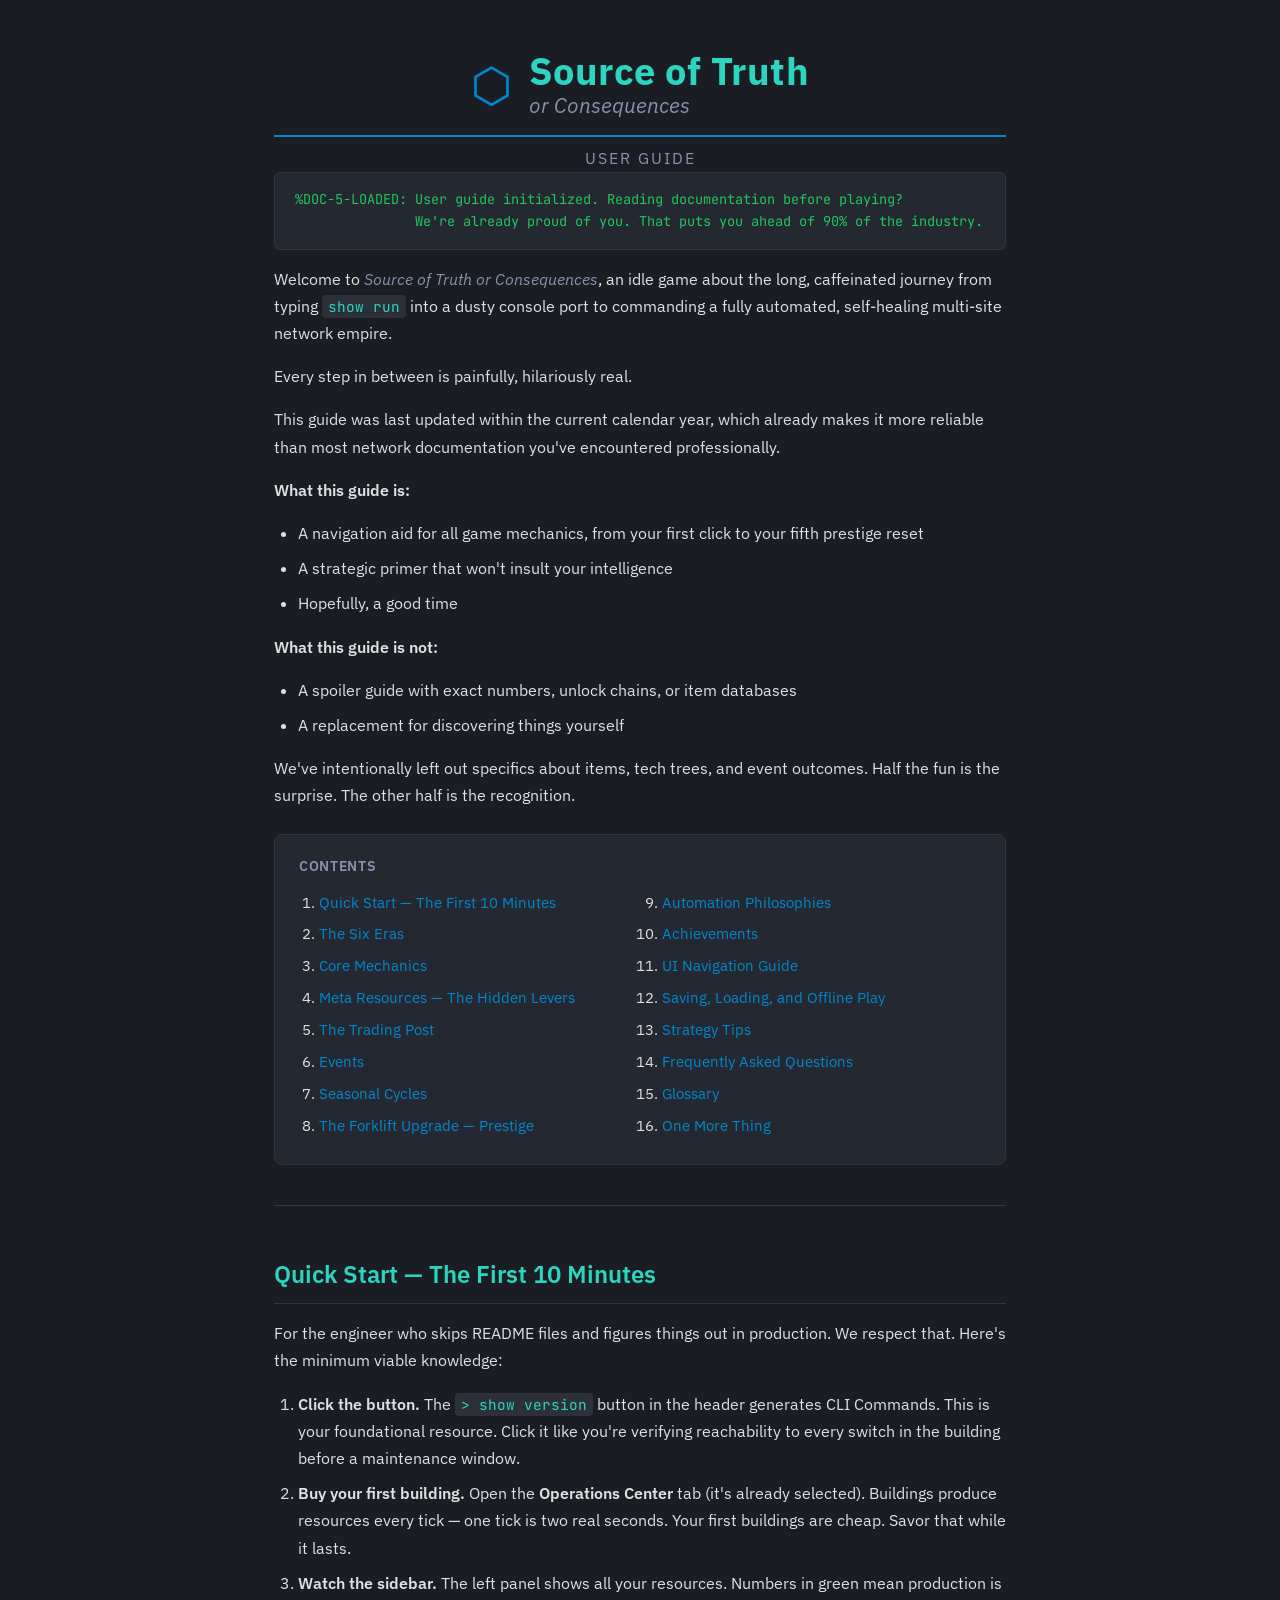
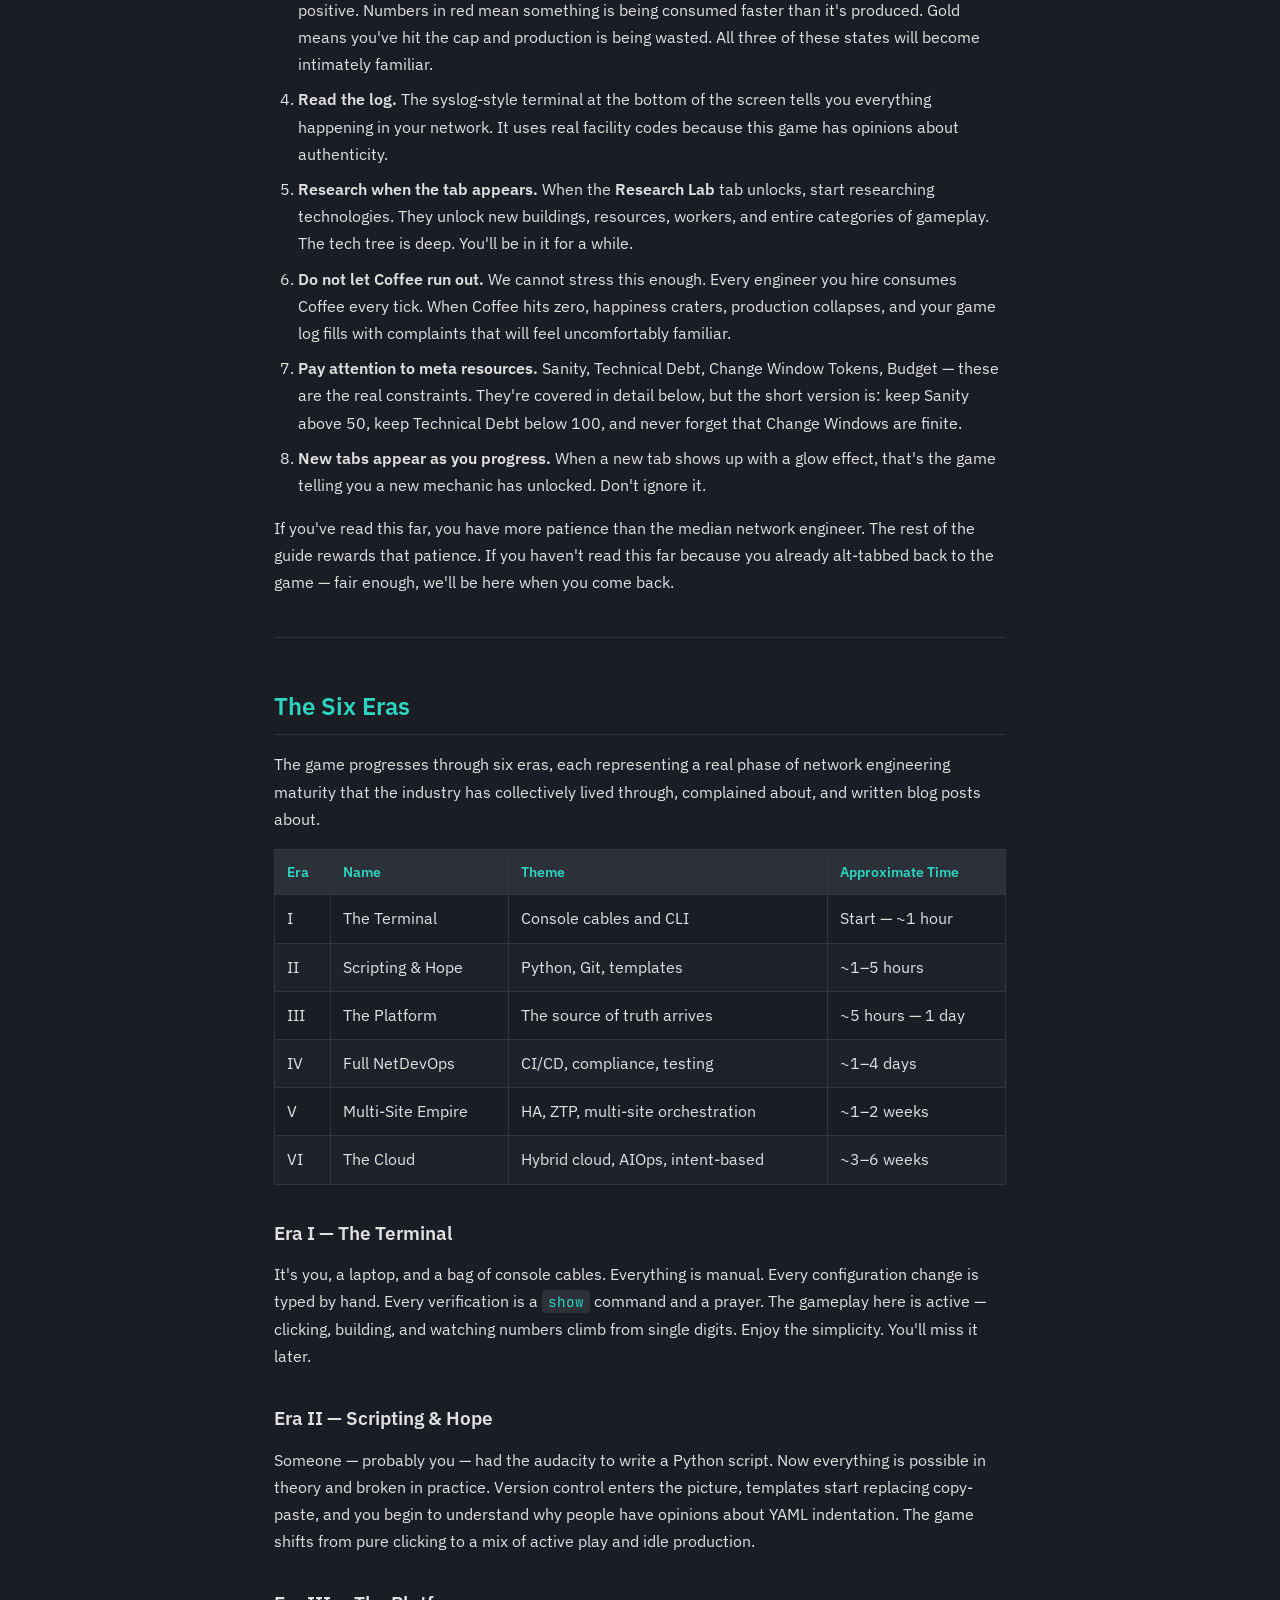
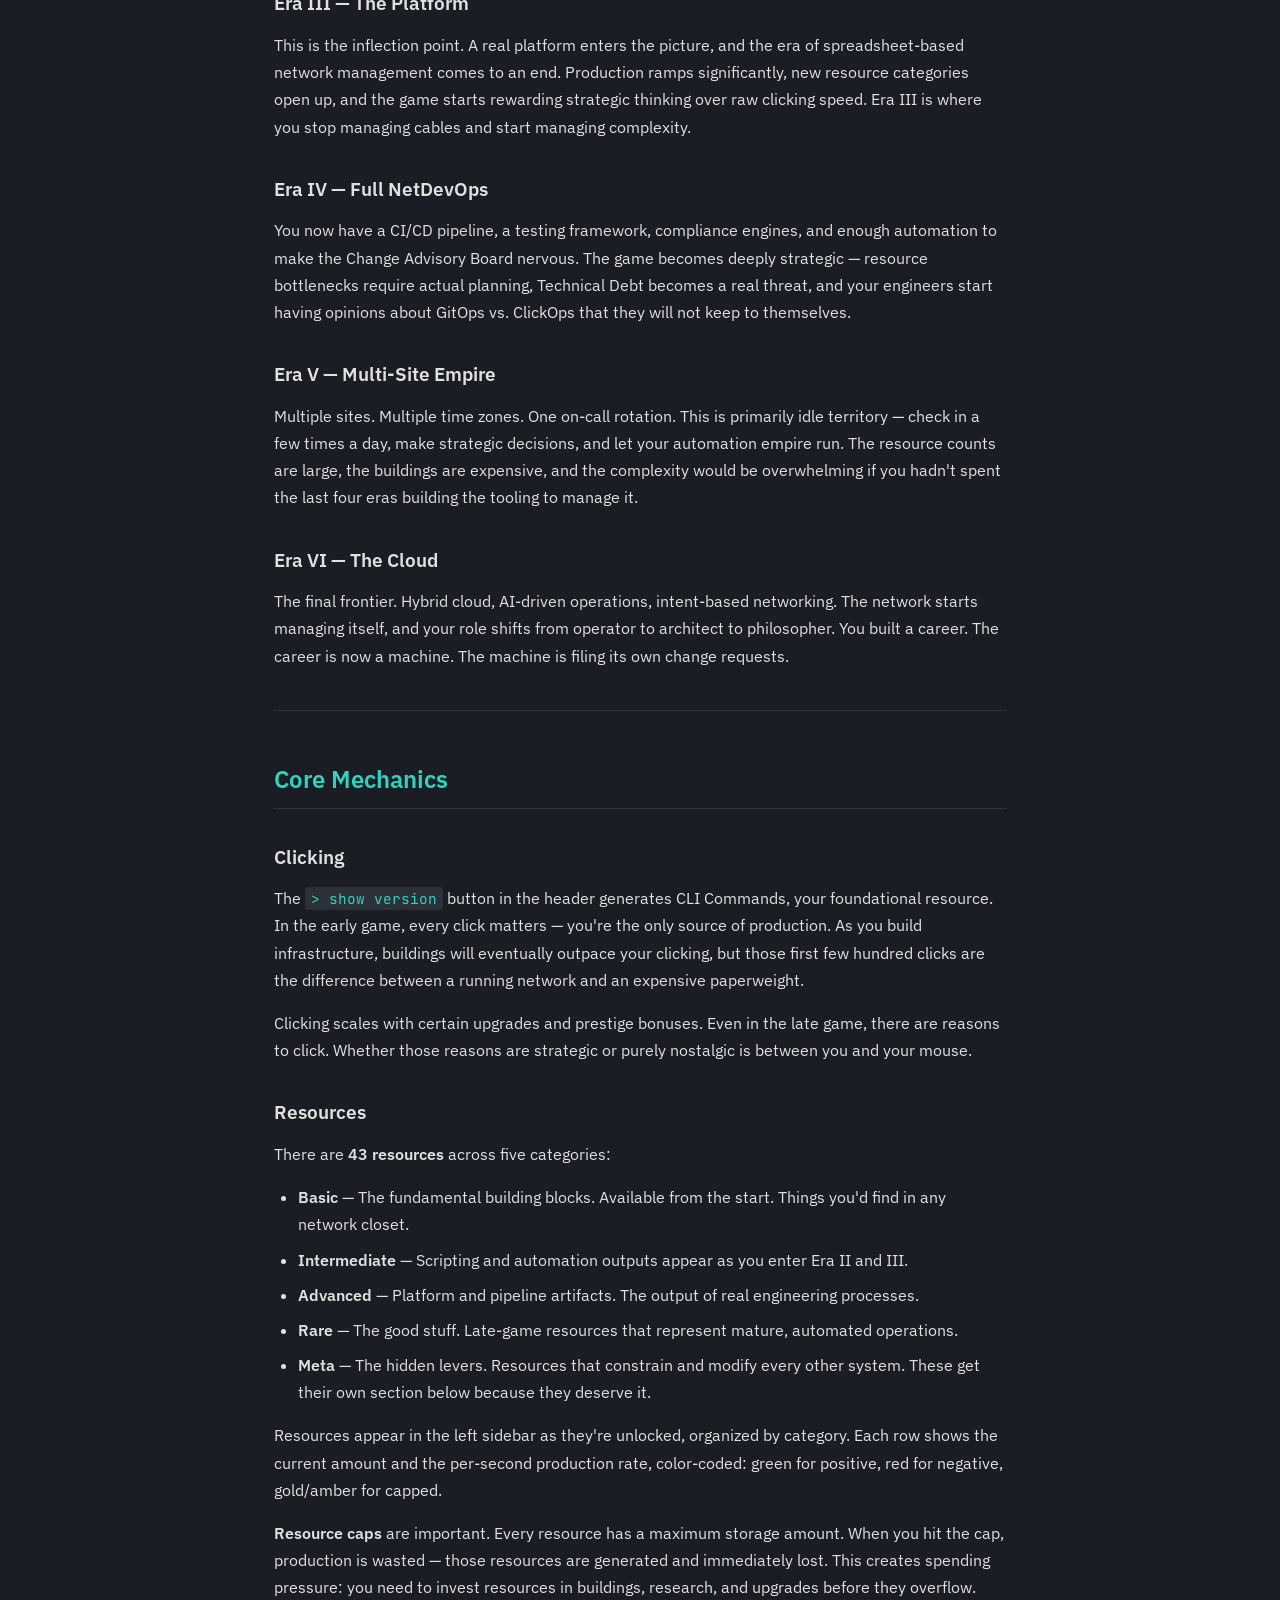
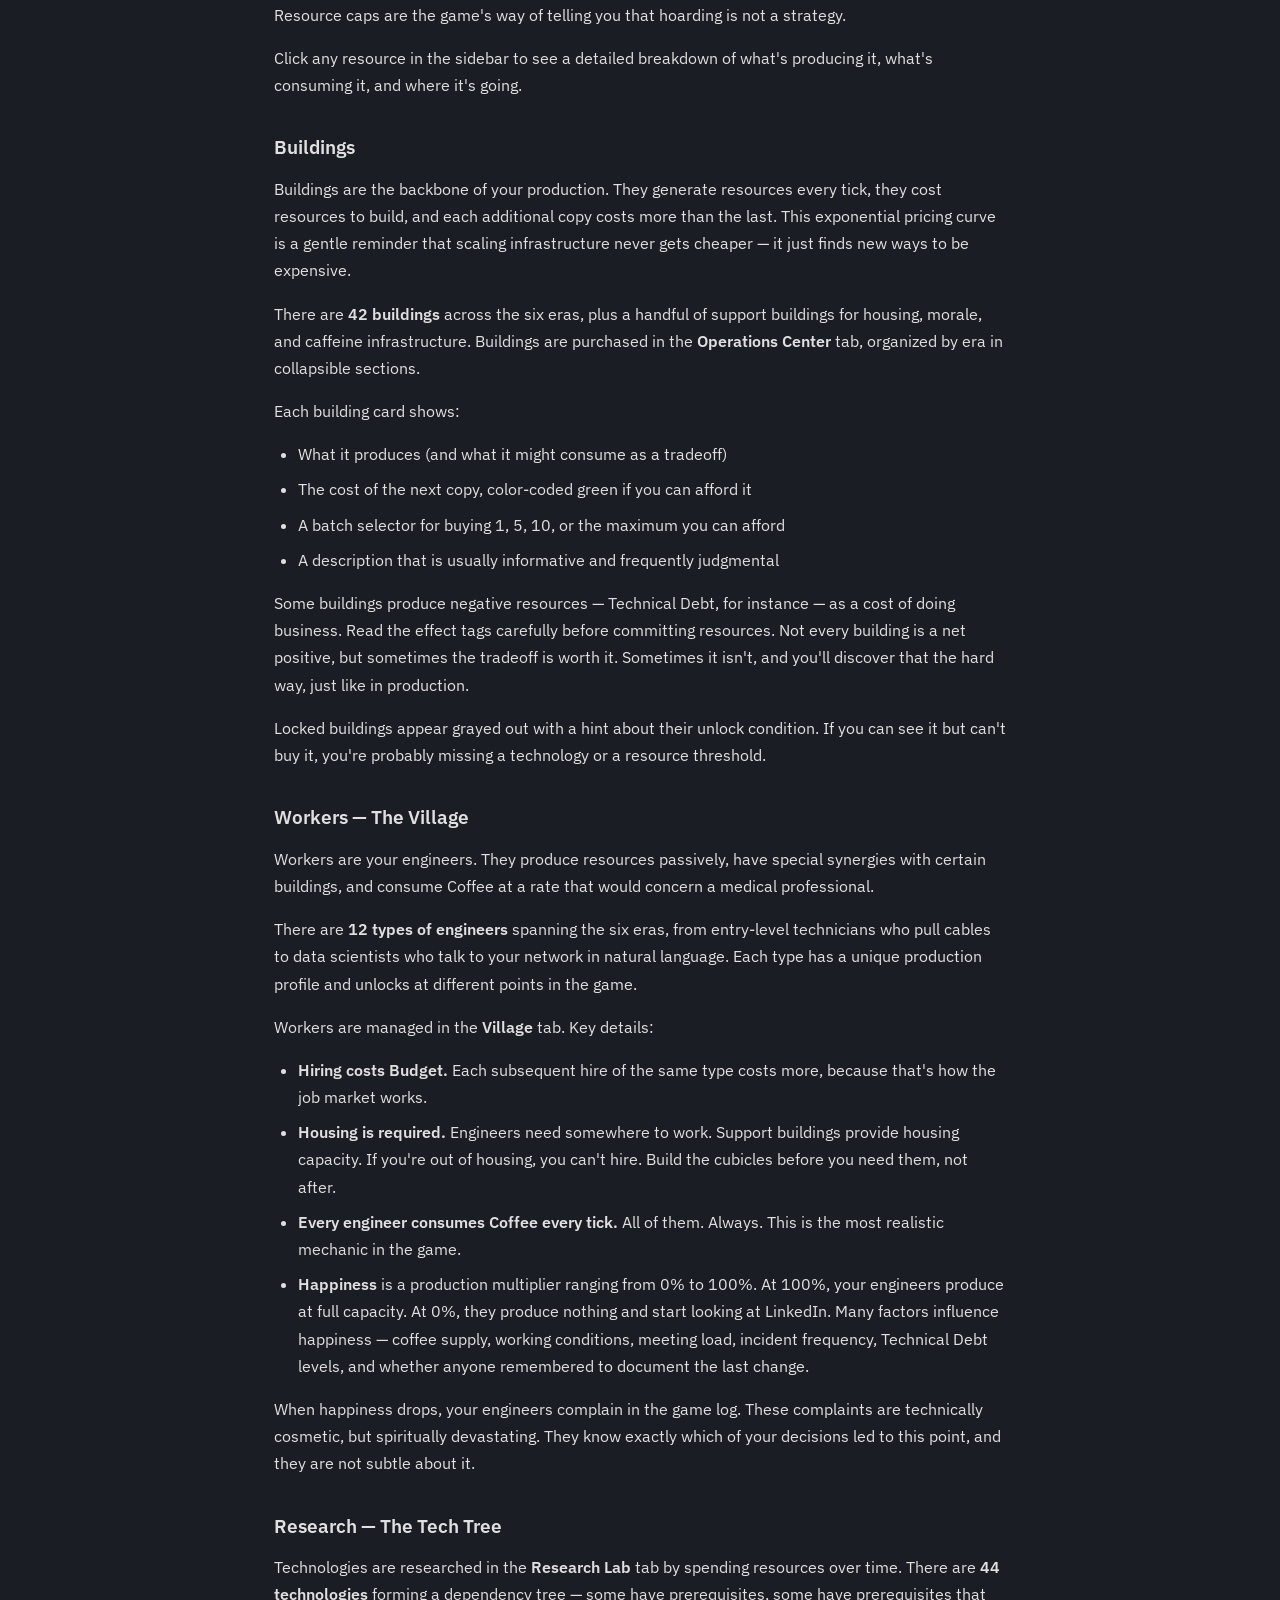
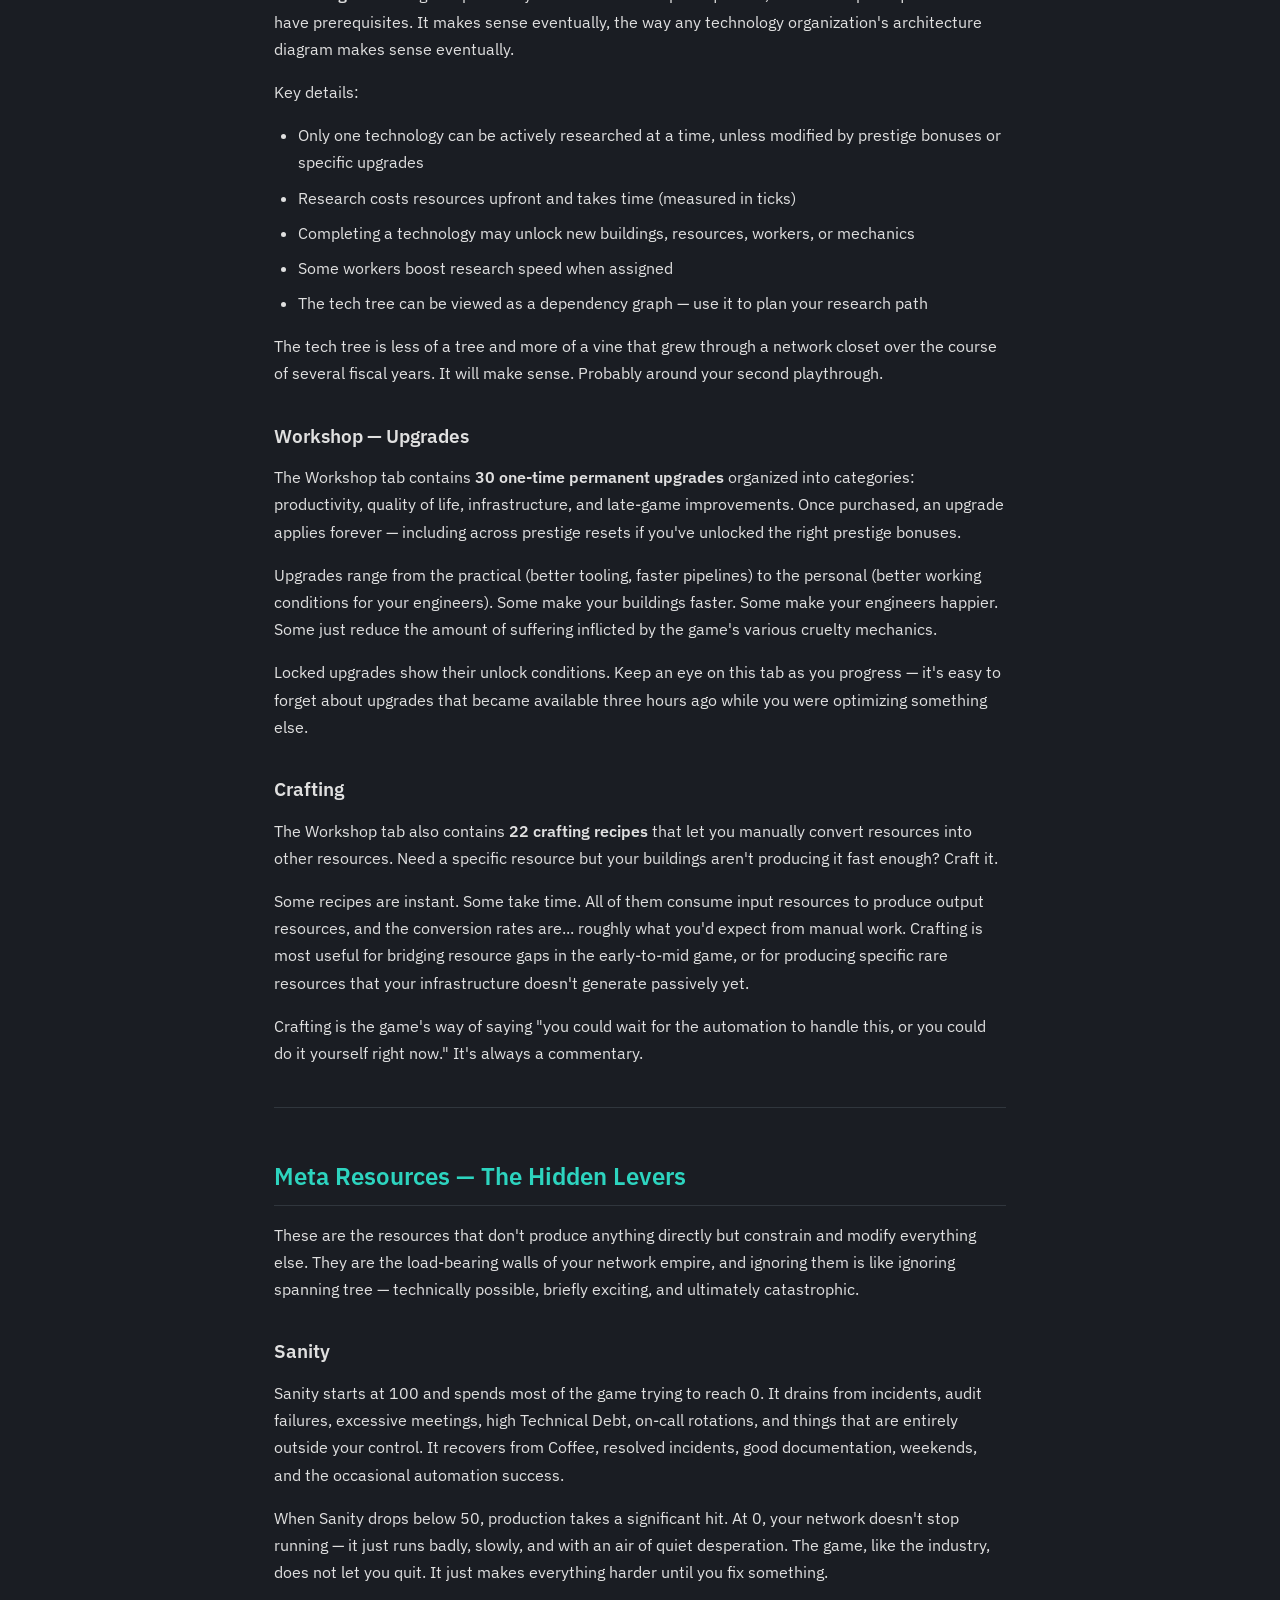
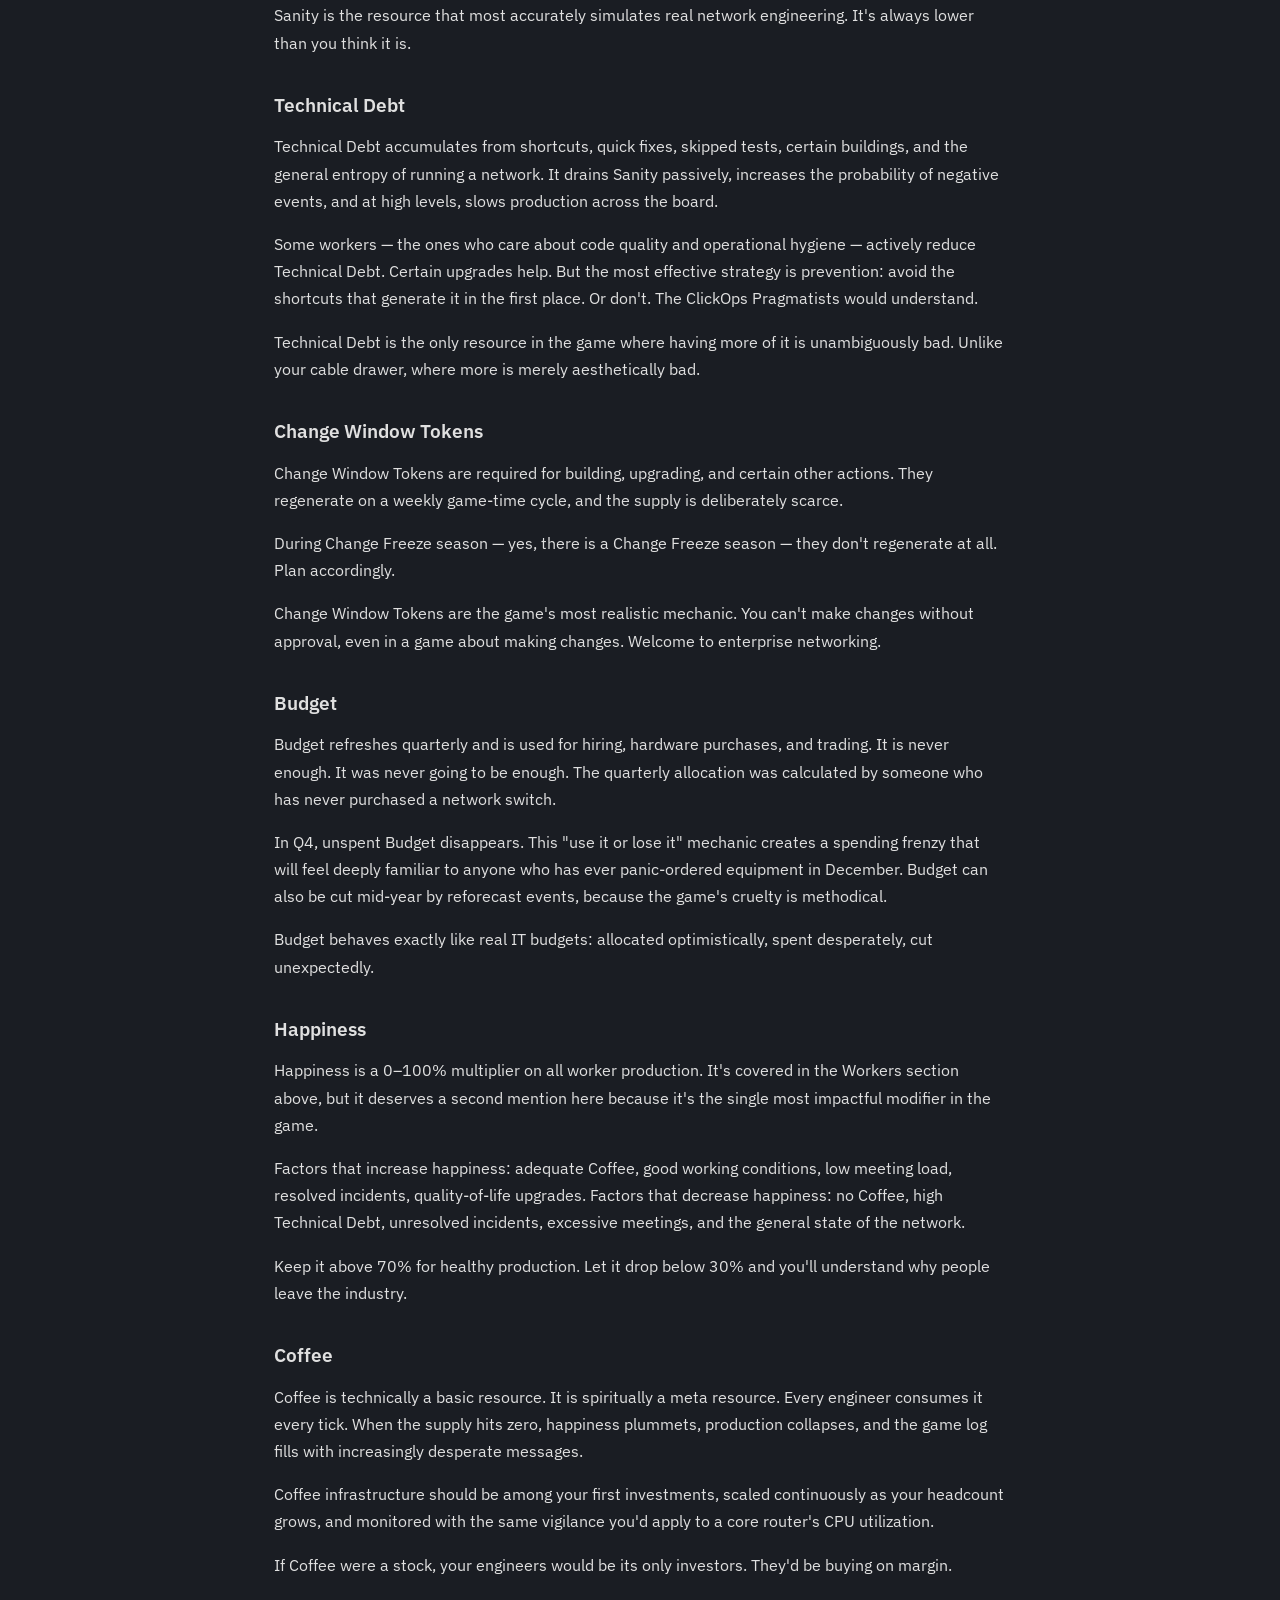
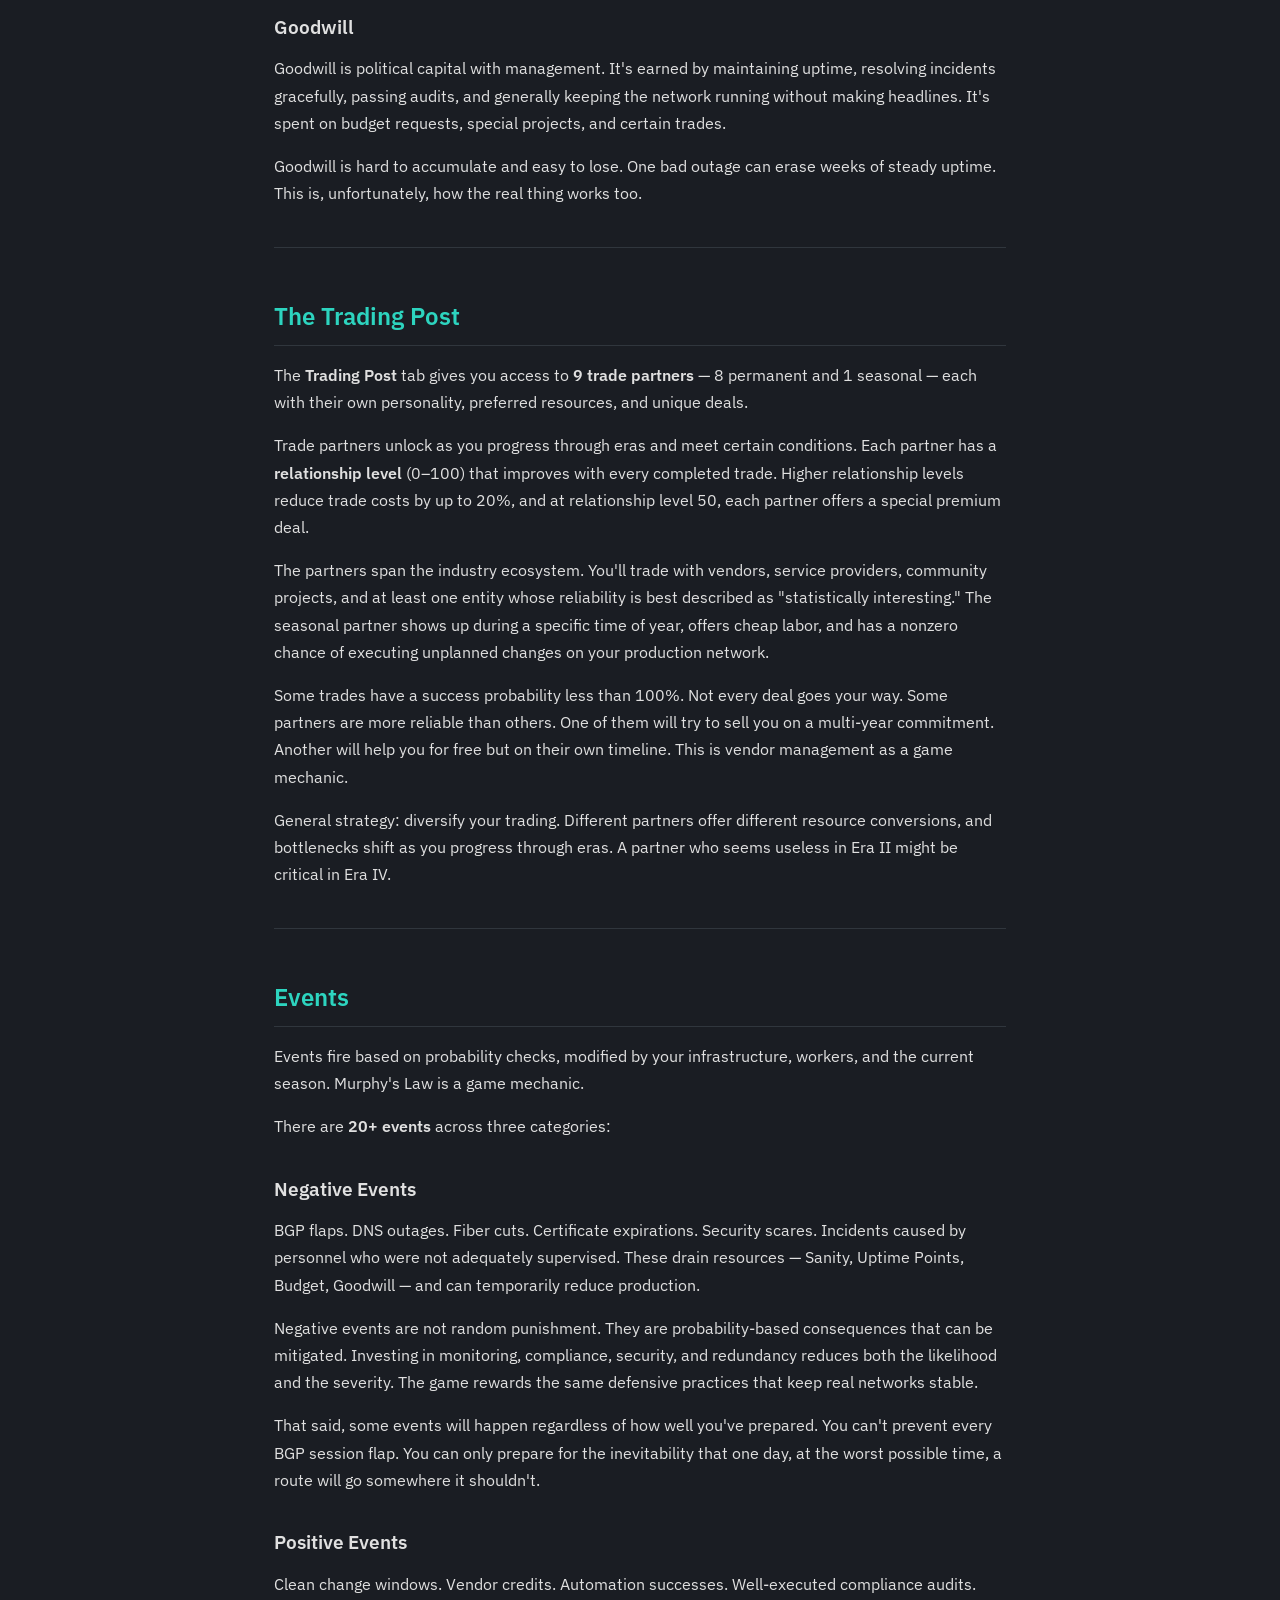
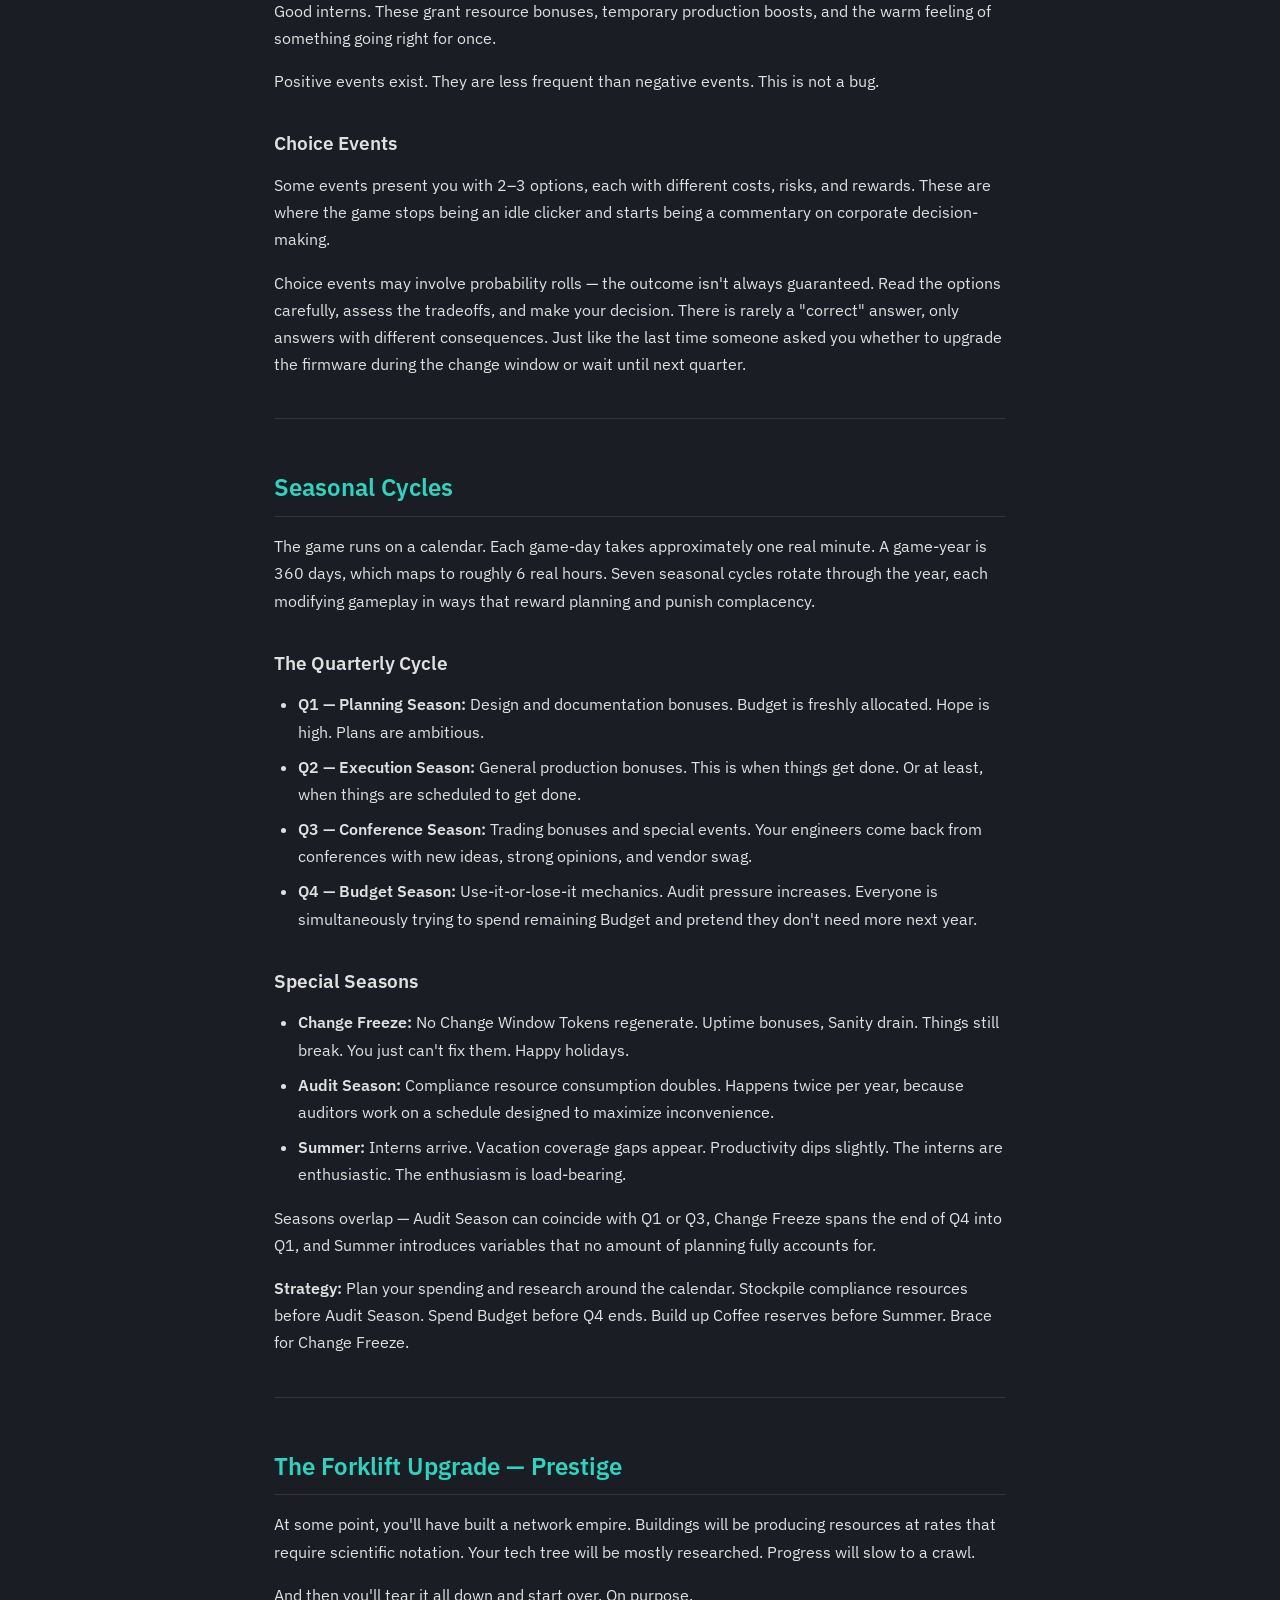
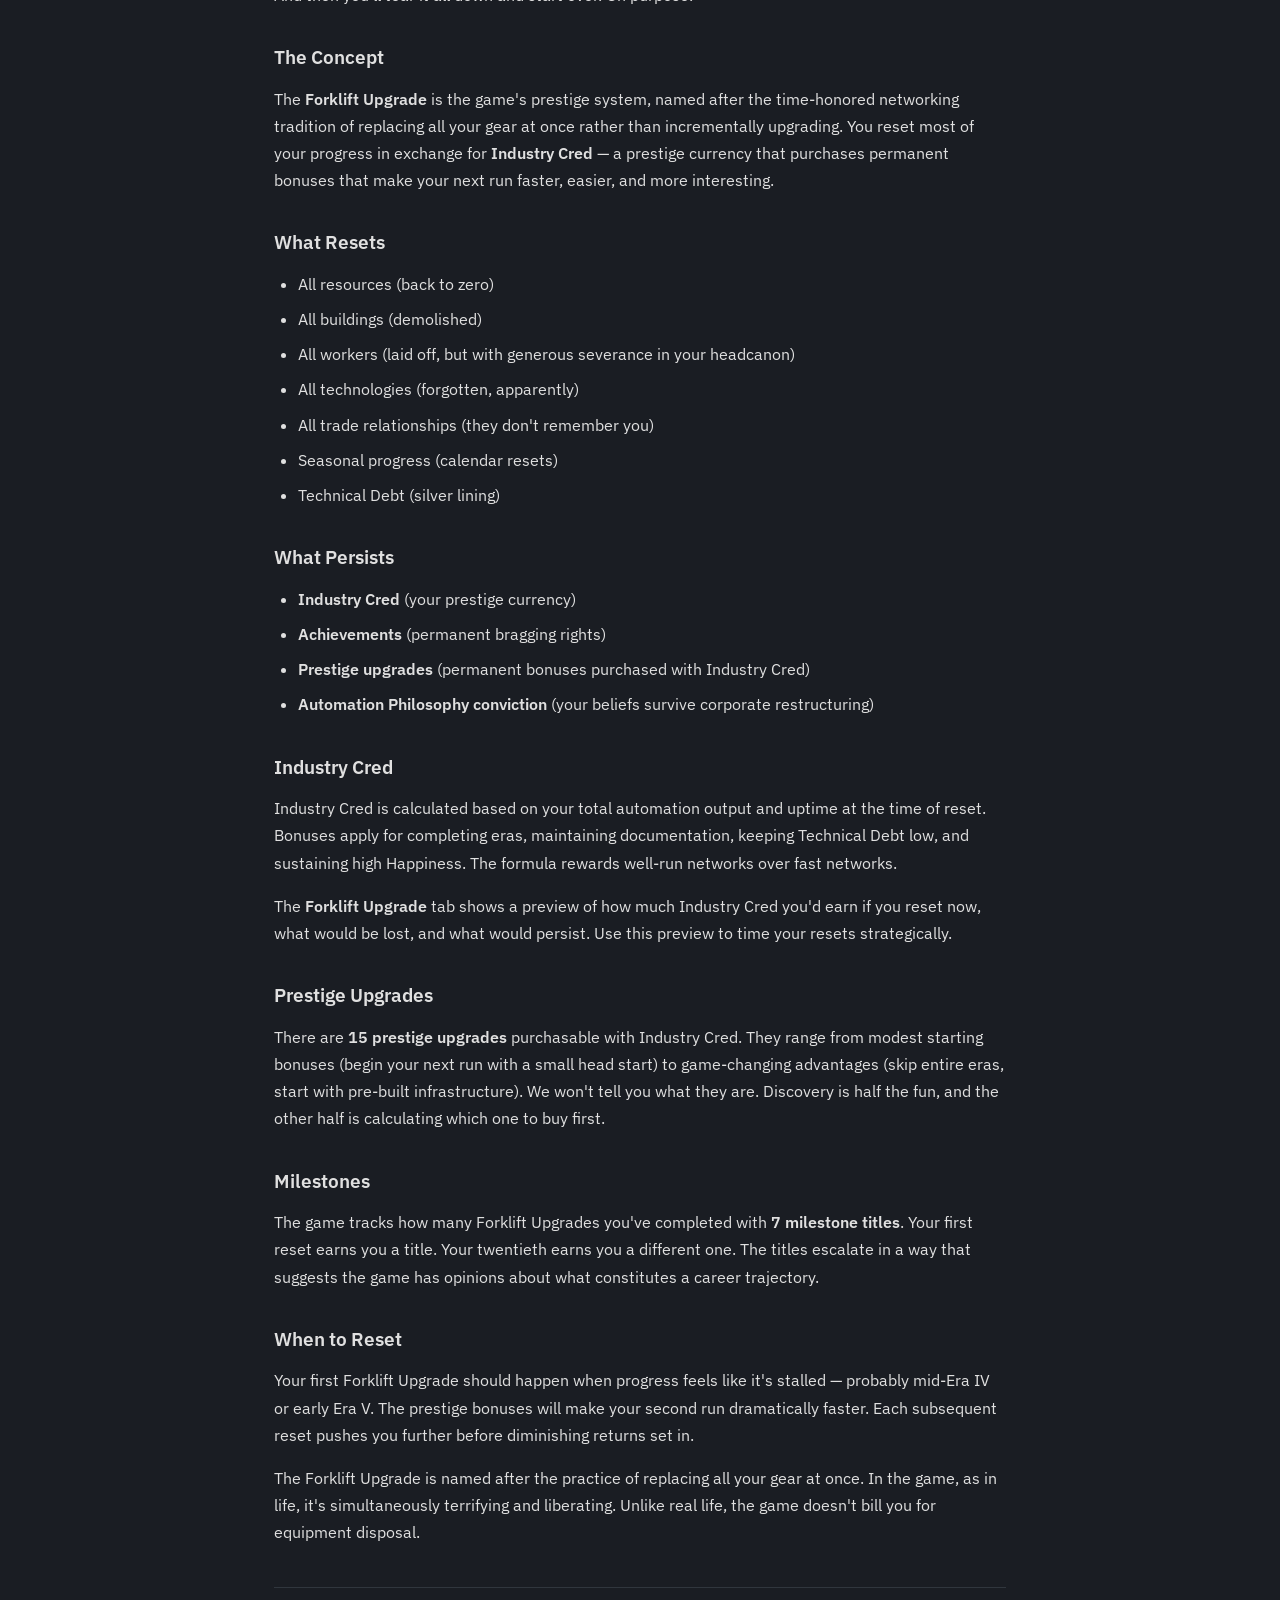
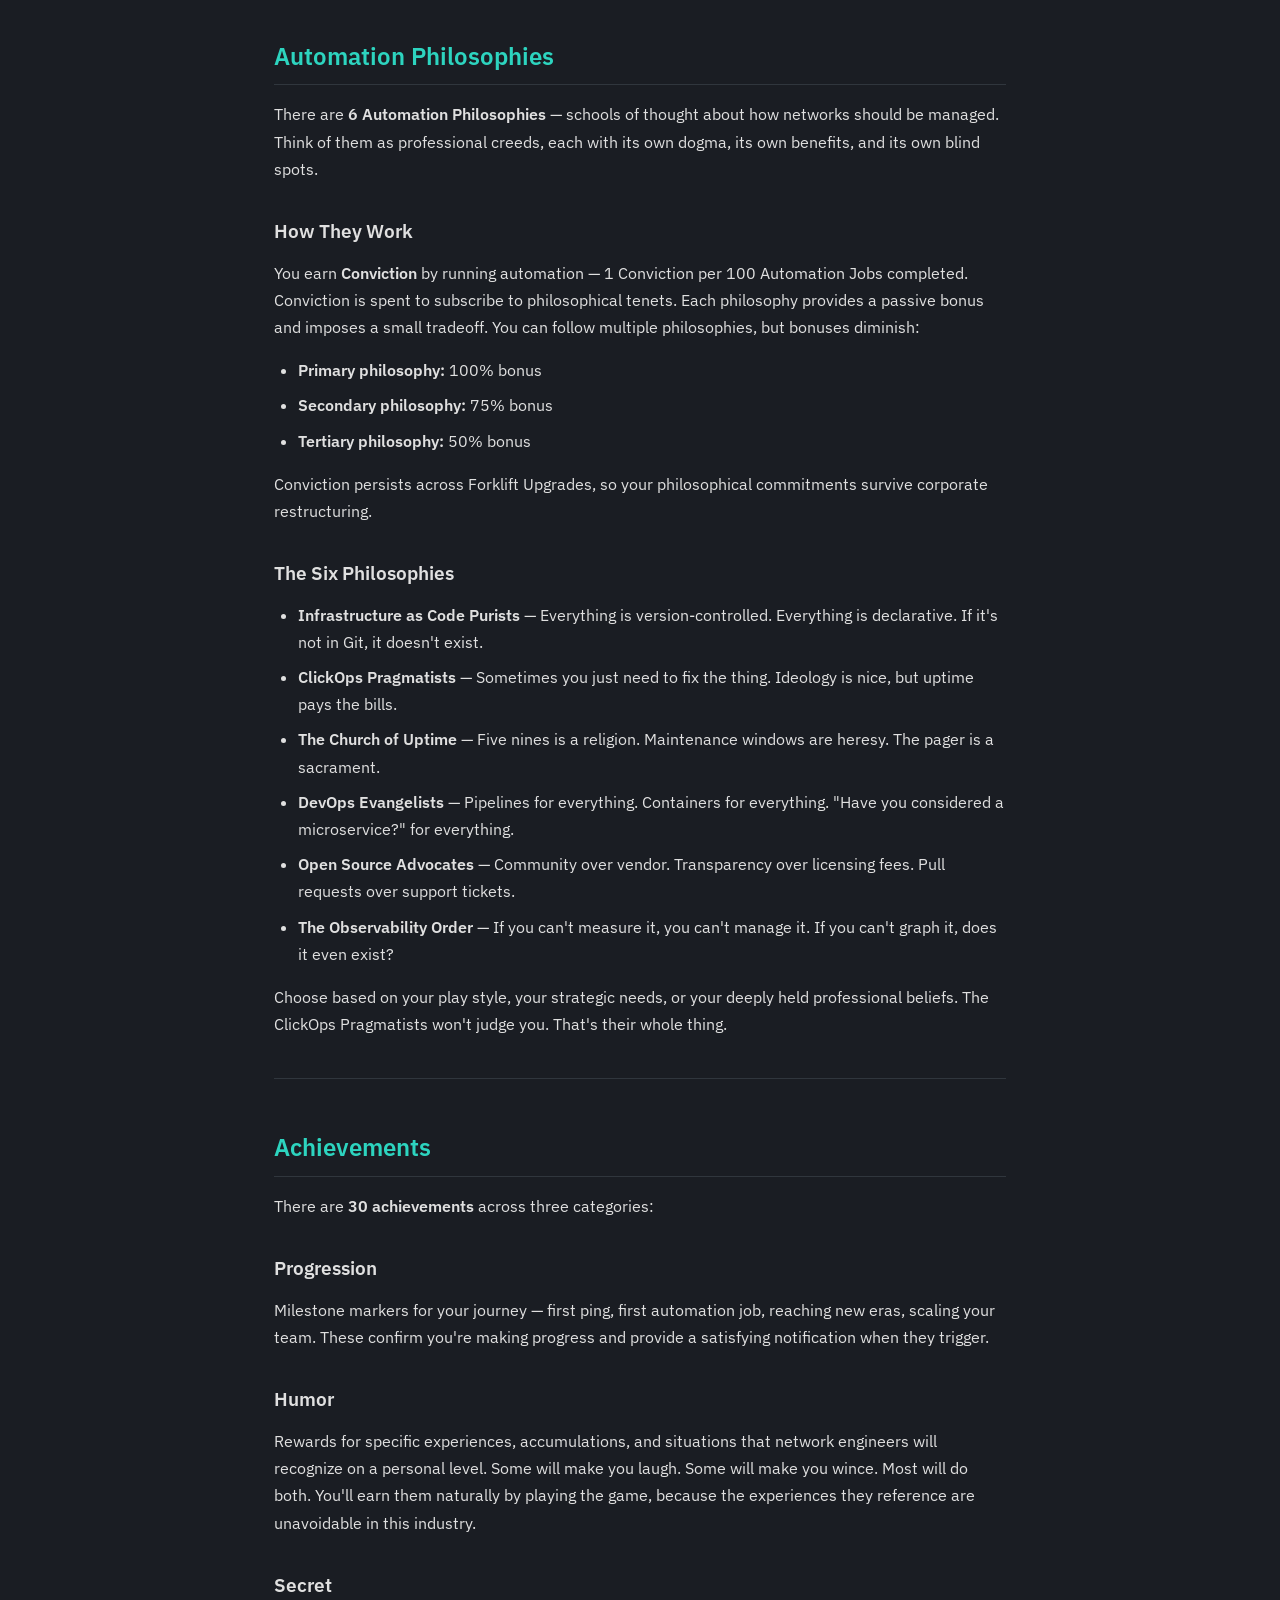
==== commit 0aa5e8a3: "Update README and User Guide Title" ====
--- a/user-guide.html
+++ b/user-guide.html
@@ -22,13 +22,43 @@
       margin: 0 auto;
       padding: 48px 24px 80px;
     }
-    h1 {
-      font-size: 2em;
+    .guide-title {
+      display: flex;
+      align-items: center;
+      justify-content: center;
+      gap: 16px;
+      margin: 0 0 4px;
+      padding-bottom: 16px;
+      border-bottom: 2px solid #0088cc;
+    }
+    .guide-title-icon {
+      font-size: 48px;
+      color: #0088cc;
+      line-height: 1;
+    }
+    .guide-title-text {
+      display: flex;
+      flex-direction: column;
+      line-height: 1.2;
+    }
+    .guide-title-main {
+      font-size: 2.4em;
       font-weight: 700;
-      color: #e0e0e0;
-      margin: 0 0 8px;
-      border-bottom: 2px solid #0088cc;
-      padding-bottom: 12px;
+      color: #2dd4bf;
+      letter-spacing: 0.5px;
+    }
+    .guide-title-sub {
+      font-size: 1.3em;
+      color: #8892b0;
+      font-style: italic;
+    }
+    .guide-title-label {
+      text-align: center;
+      font-size: 1em;
+      color: #8892b0;
+      margin: 8px 0 0;
+      letter-spacing: 2px;
+      text-transform: uppercase;
     }
     h2 {
       font-size: 1.5em;
@@ -156,7 +186,14 @@
 <body>
 <article class="guide" id="top">
 
-<h1>Source of Truth or Consequences &mdash; User Guide</h1>
+<div class="guide-title">
+  <span class="guide-title-icon">&#x2B21;</span>
+  <div class="guide-title-text">
+    <span class="guide-title-main">Source of Truth</span>
+    <span class="guide-title-sub">or Consequences</span>
+  </div>
+</div>
+<p class="guide-title-label">User Guide</p>
 
 <pre><code>%DOC-5-LOADED: User guide initialized. Reading documentation before playing?
                We're already proud of you. That puts you ahead of 90% of the industry.</code></pre>
